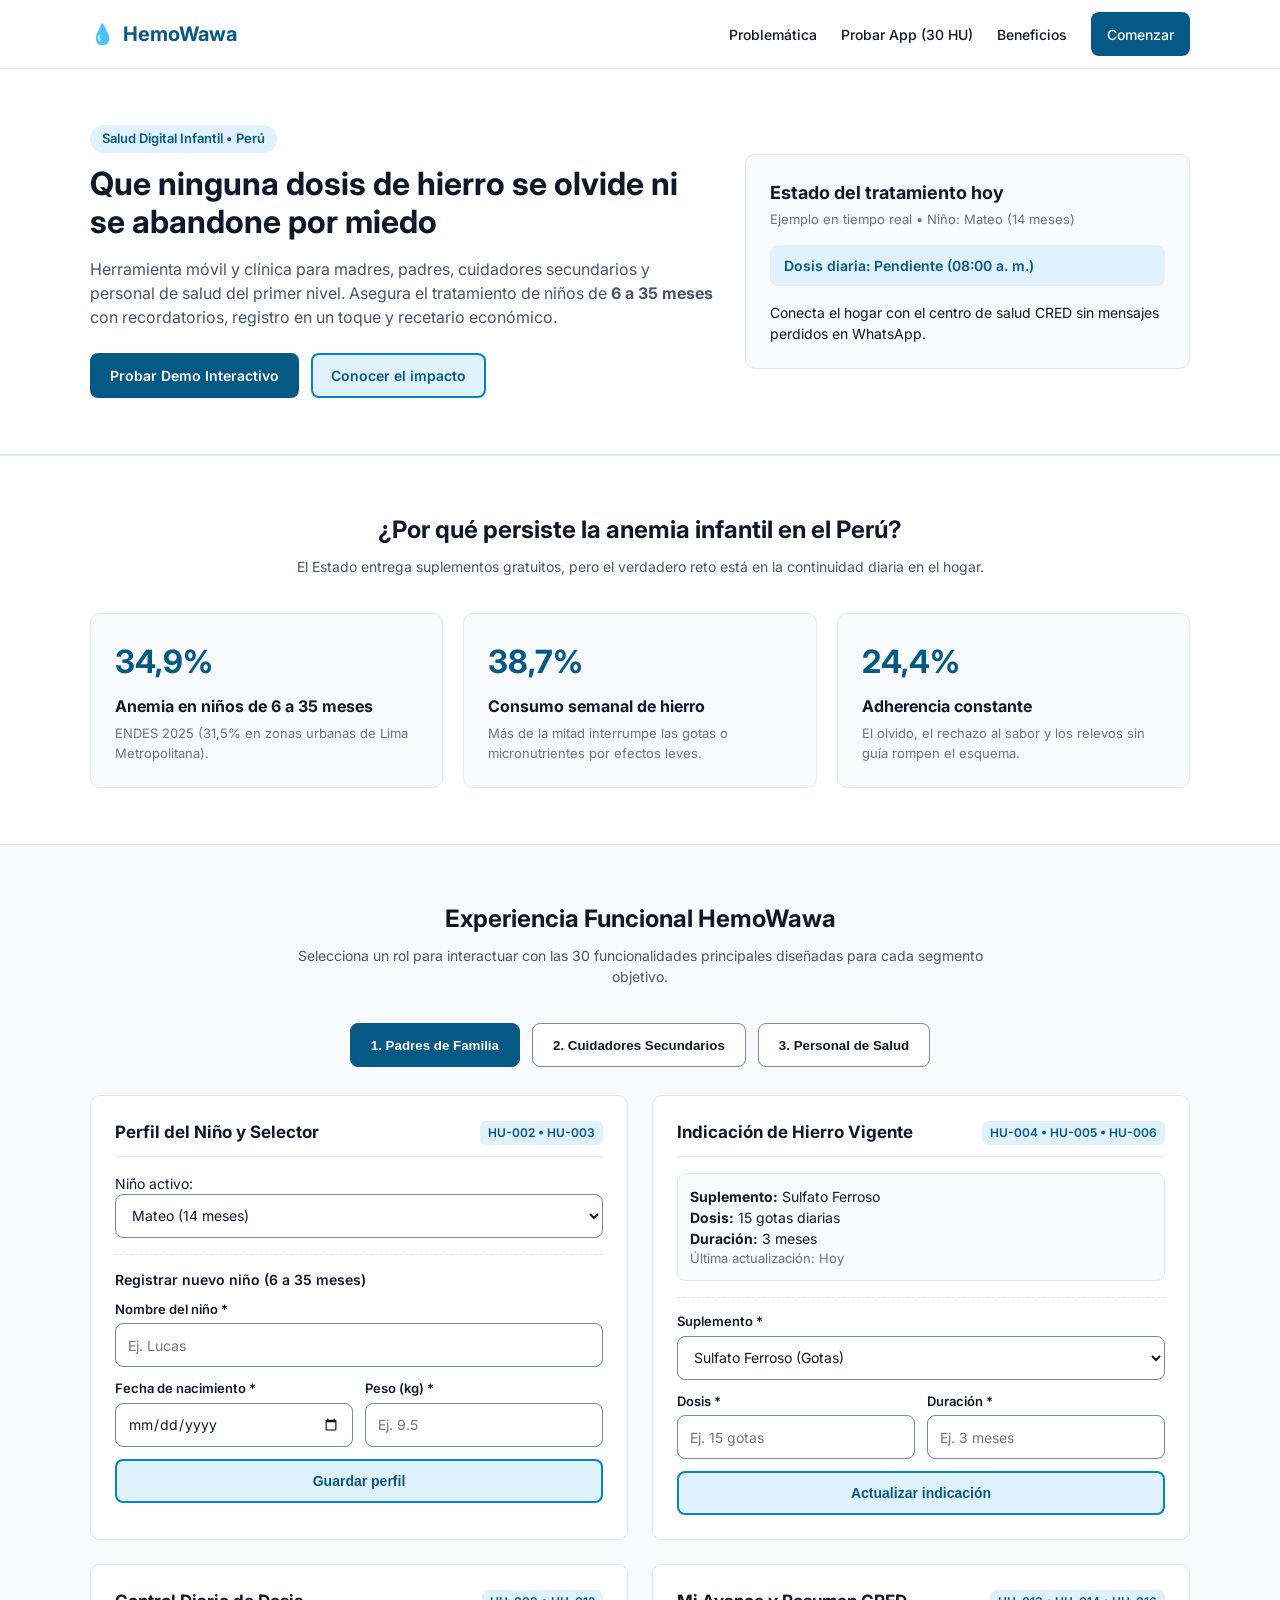
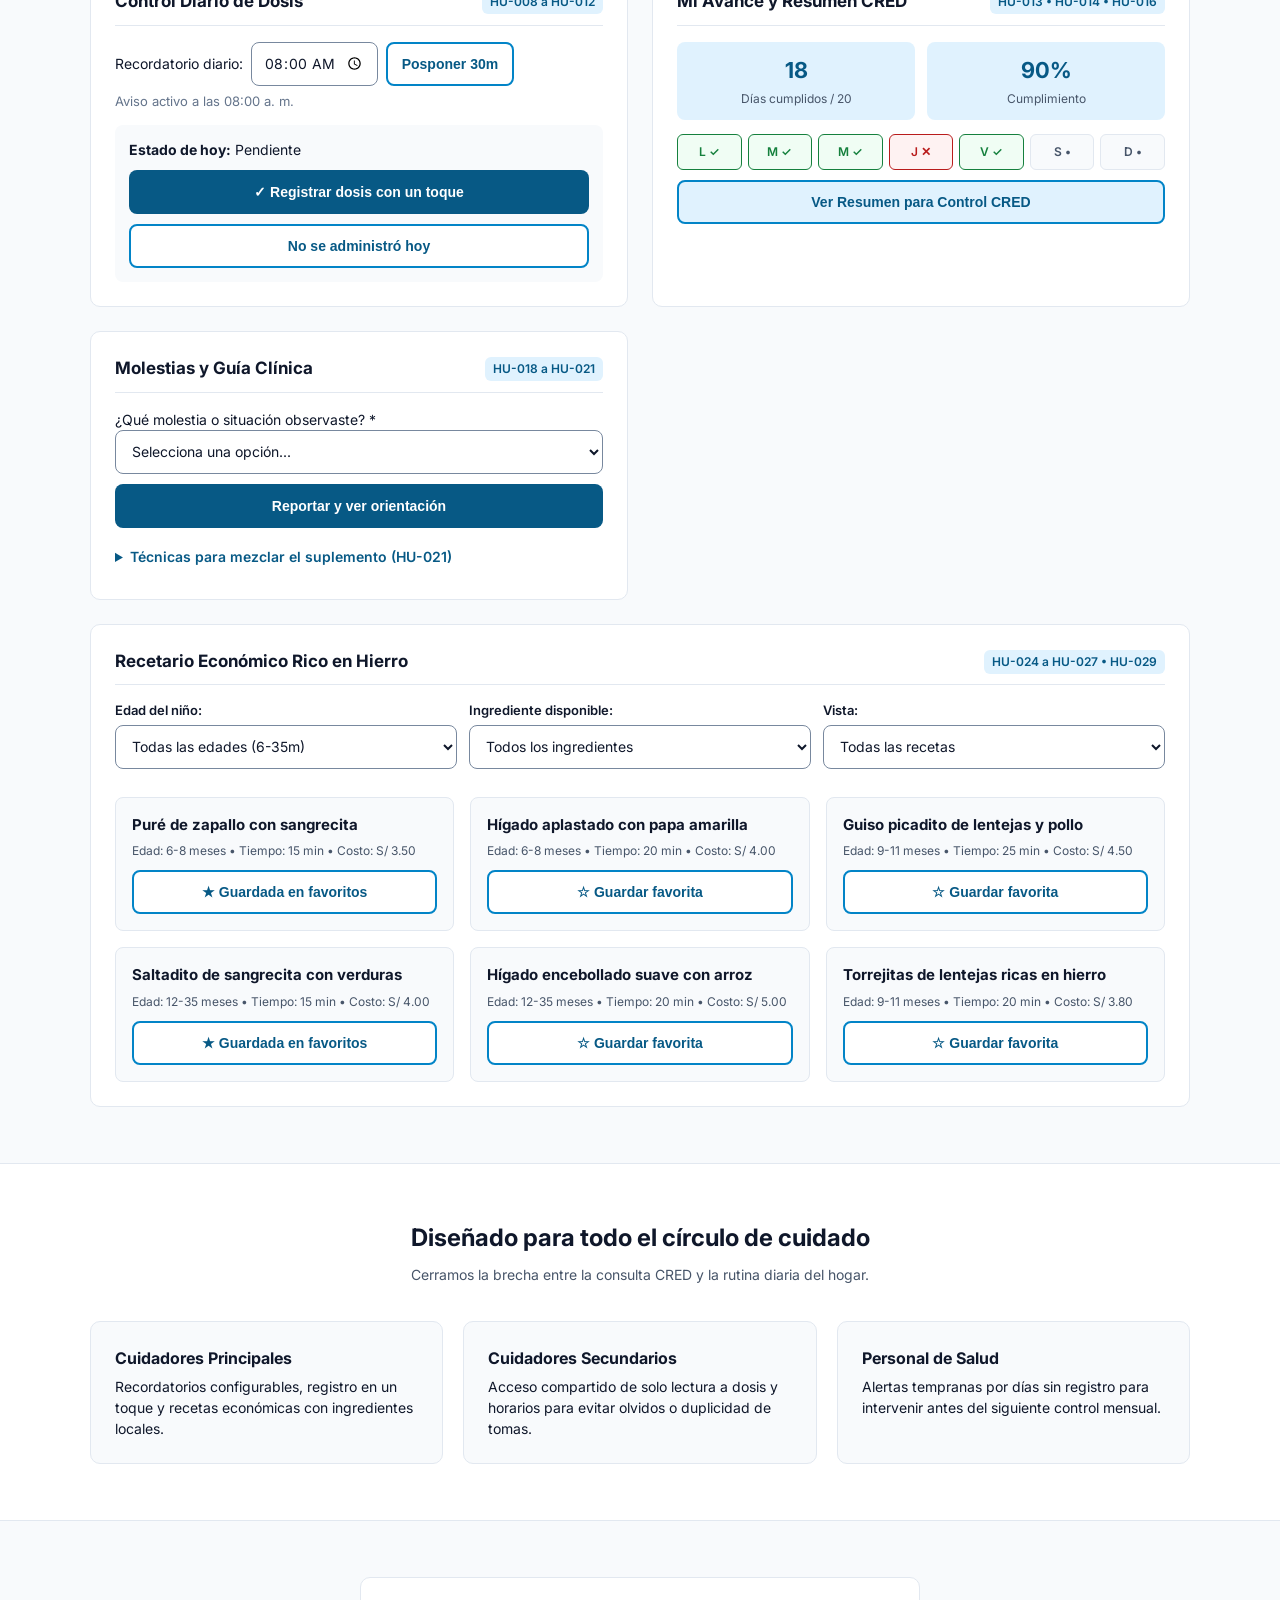
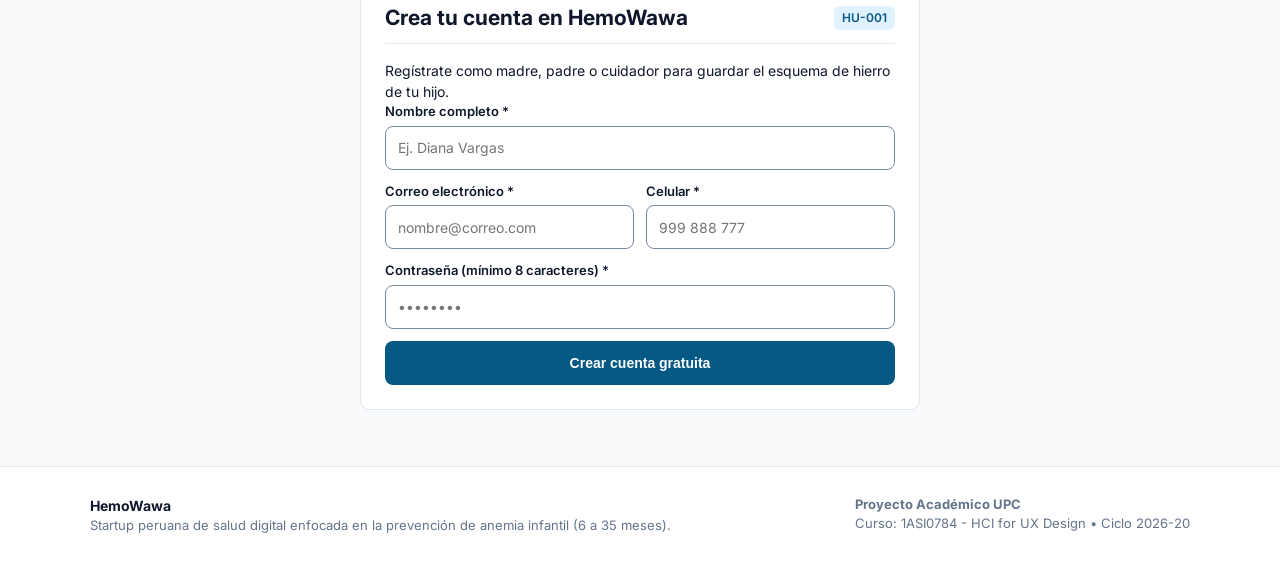
==== pages/index.html @ 70a82806 "Add files via upload" ====
<!DOCTYPE html>
<html lang="es">
<head>
  <meta charset="UTF-8">
  <meta name="viewport" content="width=device-width, initial-scale=1.0">
  <title>HemoWawa | Adherencia al hierro y prevención de anemia infantil</title>
  <link rel="preconnect" href="https://fonts.googleapis.com">
  <link rel="preconnect" href="https://fonts.gstatic.com" crossorigin>
  <link href="https://fonts.googleapis.com/css2?family=Inter:wght@400;500;600;700&display=swap" rel="stylesheet">
  <link rel="stylesheet" href="../css/styles.css">
</head>
<body>
  <a href="#main-content" class="skip-link">Saltar al contenido principal</a>

  <!-- HEADER & NAVEGACIÓN -->
  <header class="header">
    <div class="container nav-container">
      <a href="#inicio" class="logo" aria-label="HemoWawa Inicio">
        <span class="logo-icon" aria-hidden="true">💧</span>
        <span class="logo-text">HemoWawa</span>
      </a>
      <button class="menu-toggle" id="menuToggle" aria-expanded="false" aria-controls="navMenu" aria-label="Abrir menú de navegación">
        ☰
      </button>
      <nav id="navMenu" class="nav-menu" aria-label="Navegación principal">
        <ul>
          <li><a href="#problematica">Problemática</a></li>
          <li><a href="#demo-interactiva">Probar App (30 HU)</a></li>
          <li><a href="#beneficios">Beneficios</a></li>
          <li><a href="#registro-rapido" class="btn btn-primary btn-sm">Comenzar</a></li>
        </ul>
      </nav>
    </div>
  </header>

  <main id="main-content">
    <!-- HERO SECTION -->
    <section id="inicio" class="hero">
      <div class="container hero-grid">
        <div class="hero-content">
          <span class="badge">Salud Digital Infantil • Perú</span>
          <h1>Que ninguna dosis de hierro se olvide ni se abandone por miedo</h1>
          <p class="hero-subtitle">
            Herramienta móvil y clínica para madres, padres, cuidadores secundarios y personal de salud del primer nivel. 
            Asegura el tratamiento de niños de <strong>6 a 35 meses</strong> con recordatorios, registro en un toque y recetario económico.
          </p>
          <div class="hero-actions">
            <a href="#demo-interactiva" class="btn btn-primary">Probar Demo Interactivo</a>
            <a href="#problematica" class="btn btn-secondary">Conocer el impacto</a>
          </div>
        </div>
        <div class="hero-card" aria-label="Resumen rápido de impacto">
          <h2>Estado del tratamiento hoy</h2>
          <p class="meta">Ejemplo en tiempo real • Niño: Mateo (14 meses)</p>
          <div class="status-pill status-pending" id="heroDoseBadge">Dosis diaria: Pendiente (08:00 a. m.)</div>
          <p class="card-desc">Conecta el hogar con el centro de salud CRED sin mensajes perdidos en WhatsApp.</p>
        </div>
      </div>
    </section>

    <!-- PROBLEMÁTICA (Capítulo I) -->
    <section id="problematica" class="section section-alt">
      <div class="container">
        <div class="section-header">
          <h2>¿Por qué persiste la anemia infantil en el Perú?</h2>
          <p>El Estado entrega suplementos gratuitos, pero el verdadero reto está en la continuidad diaria en el hogar.</p>
        </div>
        <div class="stats-grid">
          <article class="stat-card">
            <span class="stat-number">34,9%</span>
            <h3>Anemia en niños de 6 a 35 meses</h3>
            <p class="meta">ENDES 2025 (31,5% en zonas urbanas de Lima Metropolitana).</p>
          </article>
          <article class="stat-card">
            <span class="stat-number">38,7%</span>
            <h3>Consumo semanal de hierro</h3>
            <p class="meta">Más de la mitad interrumpe las gotas o micronutrientes por efectos leves.</p>
          </article>
          <article class="stat-card">
            <span class="stat-number">24,4%</span>
            <h3>Adherencia constante</h3>
            <p class="meta">El olvido, el rechazo al sabor y los relevos sin guía rompen el esquema.</p>
          </article>
        </div>
      </div>
    </section>

    <!-- DEMO INTERACTIVA (30 HISTORIAS DE USUARIO CORE) -->
    <section id="demo-interactiva" class="section">
      <div class="container">
        <div class="section-header">
          <h2>Experiencia Funcional HemoWawa</h2>
          <p>Selecciona un rol para interactuar con las 30 funcionalidades principales diseñadas para cada segmento objetivo.</p>
        </div>

        <!-- TABS DE ROLES -->
        <div class="role-tabs" role="tablist" aria-label="Seleccionar rol de usuario">
          <button class="tab-btn active" role="tab" aria-selected="true" aria-controls="panel-padres" id="tab-padres" data-role="padres">
            1. Padres de Familia
          </button>
          <button class="tab-btn" role="tab" aria-selected="false" aria-controls="panel-cuidadores" id="tab-cuidadores" data-role="cuidadores">
            2. Cuidadores Secundarios
          </button>
          <button class="tab-btn" role="tab" aria-selected="false" aria-controls="panel-salud" id="tab-salud" data-role="salud">
            3. Personal de Salud
          </button>
        </div>

        <!-- TOAST GLOBAL DE FEEDBACK -->
        <div id="toastMessage" class="toast" role="status" aria-live="polite" hidden></div>

        <!-- ==================== PANEL 1: PADRES DE FAMILIA ==================== -->
        <div id="panel-padres" class="role-panel active" role="tabpanel" aria-labelledby="tab-padres">
          <div class="dashboard-grid">
            
            <!-- HU-002 & HU-003: Perfil del niño y selector -->
            <article class="card">
              <div class="card-header">
                <h3>Perfil del Niño y Selector</h3>
                <span class="hu-tag">HU-002 • HU-003</span>
              </div>
              <label for="childSelector">Niño activo:</label>
              <select id="childSelector" class="form-control">
                <option value="Mateo|14|Sulfato Ferroso|15 gotas|3 meses">Mateo (14 meses)</option>
                <option value="Valeria|8|Micronutrientes|1 sobre|6 meses">Valeria (8 meses)</option>
              </select>

              <form id="addChildForm" class="sub-form" novalidate>
                <p class="form-title">Registrar nuevo niño (6 a 35 meses)</p>
                <div class="form-group">
                  <label for="childName">Nombre del niño *</label>
                  <input type="text" id="childName" class="form-control" placeholder="Ej. Lucas" required>
                </div>
                <div class="form-row">
                  <div class="form-group">
                    <label for="childBirth">Fecha de nacimiento *</label>
                    <input type="date" id="childBirth" class="form-control" required>
                  </div>
                  <div class="form-group">
                    <label for="childWeight">Peso (kg) *</label>
                    <input type="number" id="childWeight" step="0.1" class="form-control" placeholder="Ej. 9.5" required>
                  </div>
                </div>
                <div id="ageWarning" class="alert alert-danger" role="alert" hidden>
                  Advertencia: La edad calculada está fuera del rango de 6 a 35 meses diseñado para HemoWawa.
                </div>
                <button type="submit" class="btn btn-secondary btn-block">Guardar perfil</button>
              </form>
            </article>

            <!-- HU-004, HU-005, HU-006: Indicación médica vigente -->
            <article class="card">
              <div class="card-header">
                <h3>Indicación de Hierro Vigente</h3>
                <span class="hu-tag">HU-004 • HU-005 • HU-006</span>
              </div>
              <div class="info-box" id="indicationBox">
                <p><strong>Suplemento:</strong> <span id="indSup">Sulfato Ferroso</span></p>
                <p><strong>Dosis:</strong> <span id="indDose">15 gotas diarias</span></p>
                <p><strong>Duración:</strong> <span id="indDur">3 meses</span></p>
                <p class="meta">Última actualización: <span id="indUpdated">Hoy</span></p>
              </div>
              <form id="indicationForm" class="sub-form" novalidate>
                <div class="form-group">
                  <label for="newSup">Suplemento *</label>
                  <select id="newSup" class="form-control">
                    <option value="Sulfato Ferroso">Sulfato Ferroso (Gotas)</option>
                    <option value="Hierro Polimaltosado">Hierro Polimaltosado</option>
                    <option value="Micronutrientes (Chispitas)">Micronutrientes (Sobres)</option>
                  </select>
                </div>
                <div class="form-row">
                  <div class="form-group">
                    <label for="newDose">Dosis *</label>
                    <input type="text" id="newDose" class="form-control" placeholder="Ej. 15 gotas" required>
                  </div>
                  <div class="form-group">
                    <label for="newDur">Duración *</label>
                    <input type="text" id="newDur" class="form-control" placeholder="Ej. 3 meses" required>
                  </div>
                </div>
                <button type="submit" class="btn btn-secondary btn-block">Actualizar indicación</button>
              </form>
            </article>

            <!-- HU-008, HU-009, HU-010, HU-011, HU-012: Recordatorios y Registro de Dosis -->
            <article class="card">
              <div class="card-header">
                <h3>Control Diario de Dosis</h3>
                <span class="hu-tag">HU-008 a HU-012</span>
              </div>
              <div class="reminder-bar">
                <label for="reminderTime">Recordatorio diario:</label>
                <input type="time" id="reminderTime" value="08:00" class="form-control time-input">
                <button type="button" id="snoozeBtn" class="btn btn-outline btn-sm">Posponer 30m</button>
              </div>
              <p class="meta" id="reminderStatus">Aviso activo a las 08:00 a. m.</p>

              <div class="dose-action-box">
                <p><strong>Estado de hoy:</strong> <span id="todayDoseState">Pendiente</span></p>
                <button type="button" id="registerDoseBtn" class="btn btn-primary btn-block">
                  ✓ Registrar dosis con un toque
                </button>
                <button type="button" id="missedDoseToggle" class="btn btn-outline btn-block mt-1">
                  No se administró hoy
                </button>
              </div>

              <!-- Motivo de dosis no administrada (HU-012 & HU-015) -->
              <div id="missedDoseForm" class="sub-form" hidden>
                <label for="missedReason">Motivo de omisión *</label>
                <select id="missedReason" class="form-control">
                  <option value="">Selecciona un motivo...</option>
                  <option value="Olvido">Olvido</option>
                  <option value="Rechazo del niño">Rechazo del niño</option>
                  <option value="Molestia estomacal">Molestia estomacal</option>
                </select>
                <button type="button" id="saveMissedBtn" class="btn btn-secondary btn-block mt-1">Guardar motivo</button>
                <div id="forgottenGuide" class="info-box mt-1" hidden>
                  <strong>¿Qué hago ahora? (HU-015):</strong> Continúa mañana con la dosis normal. Nunca dupliques la dosis del día anterior.
                </div>
              </div>
            </article>

            <!-- HU-013, HU-014, HU-016: Historial, Calendario y Resumen CRED -->
            <article class="card">
              <div class="card-header">
                <h3>Mi Avance y Resumen CRED</h3>
                <span class="hu-tag">HU-013 • HU-014 • HU-016</span>
              </div>
              <div class="kpi-row">
                <div class="kpi">
                  <span class="kpi-val" id="daysCompleted">18</span>
                  <span class="kpi-lbl">Días cumplidos / 20</span>
                </div>
                <div class="kpi">
                  <span class="kpi-val" id="adherencePct">90%</span>
                  <span class="kpi-lbl">Cumplimiento</span>
                </div>
              </div>
              <div class="calendar-strip" aria-label="Calendario semanal de cumplimiento">
                <span class="day done" title="Lunes: Cumplido">L ✓</span>
                <span class="day done" title="Martes: Cumplido">M ✓</span>
                <span class="day done" title="Miércoles: Cumplido">M ✓</span>
                <span class="day missed" title="Jueves: Olvido">J ✕</span>
                <span class="day done" title="Viernes: Cumplido">V ✓</span>
                <span class="day pending" id="calToday" title="Hoy: Pendiente">S •</span>
                <span class="day pending" title="Domingo: Pendiente">D •</span>
              </div>
              <button type="button" id="credSummaryBtn" class="btn btn-secondary btn-block mt-1">
                Ver Resumen para Control CRED
              </button>
              <div id="credModal" class="info-box mt-1" hidden>
                <strong>Resumen Clínico (Últimos 30 días):</strong><br>
                • Dosis administradas: <span id="credDays">18</span> días<br>
                • Omisiones registradas: 2 (Olvido)<br>
                • Molestias reportadas: Estreñimiento leve (1 vez)
              </div>
            </article>

            <!-- HU-018, HU-019, HU-020, HU-021: Reporte de Molestias y Signos de Alarma -->
            <article class="card">
              <div class="card-header">
                <h3>Molestias y Guía Clínica</h3>
                <span class="hu-tag">HU-018 a HU-021</span>
              </div>
              <form id="symptomForm" novalidate>
                <label for="symptomSelect">¿Qué molestia o situación observaste? *</label>
                <select id="symptomSelect" class="form-control">
                  <option value="">Selecciona una opción...</option>
                  <option value="estreñimiento">Estreñimiento leve o heces oscuras</option>
                  <option value="rechazo">Rechazo al sabor metálico</option>
                  <option value="alarma">Signo de alarma (Vómitos persistentes / decaimiento severo)</option>
                </select>
                <button type="submit" class="btn btn-primary btn-block mt-1">Reportar y ver orientación</button>
              </form>

              <div id="symptomFeedback" class="mt-1" hidden></div>

              <details class="accordion mt-1">
                <summary>Técnicas para mezclar el suplemento (HU-021)</summary>
                <p>Mezcla las gotas o micronutrientes con 2 cucharadas de papilla tibia (zapallo, hígado o sangrecita) y cítricos (jugo de naranja o limonada) para mejorar la absorción. Evita mezclarlo con leche.</p>
              </details>
            </article>

            <!-- HU-024, HU-025, HU-026, HU-027, HU-029: Recetario Rico en Hierro -->
            <article class="card card-wide">
              <div class="card-header">
                <h3>Recetario Económico Rico en Hierro</h3>
                <span class="hu-tag">HU-024 a HU-027 • HU-029</span>
              </div>
              <div class="filter-bar">
                <div class="form-group">
                  <label for="filterAge">Edad del niño:</label>
                  <select id="filterAge" class="form-control">
                    <option value="all">Todas las edades (6-35m)</option>
                    <option value="6-8">6 a 8 meses (Papillas)</option>
                    <option value="9-11">9 a 11 meses (Picados)</option>
                    <option value="12-35">12 a 35 meses (Olla familiar)</option>
                  </select>
                </div>
                <div class="form-group">
                  <label for="filterIng">Ingrediente disponible:</label>
                  <select id="filterIng" class="form-control">
                    <option value="all">Todos los ingredientes</option>
                    <option value="sangrecita">Sangrecita</option>
                    <option value="higado">Hígado de pollo</option>
                    <option value="lentejas">Lentejas</option>
                  </select>
                </div>
                <div class="form-group">
                  <label for="filterFav">Vista:</label>
                  <select id="filterFav" class="form-control">
                    <option value="all">Todas las recetas</option>
                    <option value="fav">Solo guardadas (★)</option>
                  </select>
                </div>
              </div>

              <div id="recipesGrid" class="recipes-grid"></div>
              <p id="noRecipesMsg" class="meta" hidden>No hay recetas con esa combinación. Prueba quitando algún filtro.</p>
            </article>

          </div>
        </div>

        <!-- ==================== PANEL 2: CUIDADORES SECUNDARIOS ==================== -->
        <div id="panel-cuidadores" class="role-panel" role="tabpanel" aria-labelledby="tab-cuidadores" hidden>
          <div class="dashboard-grid">
            
            <!-- HU-031: Invitación y código compartido -->
            <article class="card">
              <div class="card-header">
                <h3>Acceso Compartido Familiar</h3>
                <span class="hu-tag">HU-031 • HU-035</span>
              </div>
              <p>Código de vinculación generado por los padres para abuelos, tíos o niñeros:</p>
              <div class="code-box">
                <span id="inviteCode">HEMO-2026-MATEO</span>
                <button type="button" id="copyCodeBtn" class="btn btn-secondary btn-sm">Copiar código</button>
              </div>
              <div class="info-box mt-1">
                <strong>Verificación en tiempo real (HU-035):</strong><br>
                Estado de la dosis de hoy: <span id="caregiverSyncStatus">Pendiente de administración</span>
              </div>
            </article>

            <!-- HU-034 & HU-037: Registro por cuidador y reporte de incidencias -->
            <article class="card">
              <div class="card-header">
                <h3>Turno del Cuidador Secundario</h3>
                <span class="hu-tag">HU-034 • HU-037</span>
              </div>
              <form id="caregiverDoseForm" novalidate>
                <div class="form-group">
                  <label for="caregiverName">Nombre del cuidador *</label>
                  <input type="text" id="caregiverName" class="form-control" value="Carlomagno (Tío)" required>
                </div>
                <div class="form-group">
                  <label for="doseAmount">¿Cómo tomó el suplemento? *</label>
                  <select id="doseAmount" class="form-control">
                    <option value="Completa">Dosis completa</option>
                    <option value="Parcial">Dosis parcial (derrame o rechazo)</option>
                  </select>
                </div>
                <div class="form-group">
                  <label for="caregiverObs">Observación o incidencia</label>
                  <input type="text" id="caregiverObs" class="form-control" placeholder="Ej. Se mezcló con papilla de zapallo">
                </div>
                <button type="submit" class="btn btn-primary btn-block">Registrar y notificar a padres</button>
              </form>
              <div id="caregiverLog" class="info-box mt-1">
                <strong>Última actividad:</strong> Sin registros en este turno.
              </div>
            </article>

          </div>
        </div>

        <!-- ==================== PANEL 3: PERSONAL DE SALUD ==================== -->
        <div id="panel-salud" class="role-panel" role="tabpanel" aria-labelledby="tab-salud" hidden>
          <div class="dashboard-grid">
            
            <!-- HU-040 & HU-041: Vinculación de pacientes -->
            <article class="card">
              <div class="card-header">
                <h3>Vinculación Autorizada de Paciente</h3>
                <span class="hu-tag">HU-040 • HU-041</span>
              </div>
              <p class="meta">Establecimiento: C.S. Materno Infantil Lima Sur</p>
              <form id="linkPatientForm" class="sub-form" novalidate>
                <label for="patientCodeInput">Código compartido por la familia *</label>
                <div class="form-row">
                  <input type="text" id="patientCodeInput" class="form-control" placeholder="Ej. HEMO-9981" required>
                  <button type="submit" class="btn btn-primary">Vincular</button>
                </div>
              </form>
            </article>

            <!-- HU-042, HU-043, HU-044: Panel de Adherencia y Alertas -->
            <article class="card card-wide">
              <div class="card-header">
                <h3>Panel Clínico de Adherencia</h3>
                <span class="hu-tag">HU-042 • HU-043 • HU-044</span>
              </div>
              <div class="filter-bar">
                <div class="form-group">
                  <label for="searchPatient">Buscar paciente:</label>
                  <input type="text" id="searchPatient" class="form-control" placeholder="Nombre del niño...">
                </div>
                <div class="form-group">
                  <label for="filterRisk">Filtrar por estado:</label>
                  <select id="filterRisk" class="form-control">
                    <option value="all">Todos los pacientes</option>
                    <option value="riesgo">En riesgo / Abandono (&lt;75%)</option>
                    <option value="optimo">Adherencia óptima (&ge;75%)</option>
                  </select>
                </div>
              </div>

              <div class="table-responsive">
                <table class="clinical-table">
                  <thead>
                    <tr>
                      <th>Paciente</th>
                      <th>Edad</th>
                      <th>Adherencia (30d)</th>
                      <th>Último registro</th>
                      <th>Estado</th>
                      <th>Acción</th>
                    </tr>
                  </thead>
                  <tbody id="patientsTableBody"></tbody>
                </table>
              </div>
              <div id="patientDetailBox" class="info-box mt-1" hidden></div>
            </article>

          </div>
        </div>

      </div>
    </section>

    <!-- BENEFICIOS POR SEGMENTO -->
    <section id="beneficios" class="section section-alt">
      <div class="container">
        <div class="section-header">
          <h2>Diseñado para todo el círculo de cuidado</h2>
          <p>Cerramos la brecha entre la consulta CRED y la rutina diaria del hogar.</p>
        </div>
        <div class="stats-grid">
          <article class="stat-card">
            <h3>Cuidadores Principales</h3>
            <p>Recordatorios configurables, registro en un toque y recetas económicas con ingredientes locales.</p>
          </article>
          <article class="stat-card">
            <h3>Cuidadores Secundarios</h3>
            <p>Acceso compartido de solo lectura a dosis y horarios para evitar olvidos o duplicidad de tomas.</p>
          </article>
          <article class="stat-card">
            <h3>Personal de Salud</h3>
            <p>Alertas tempranas por días sin registro para intervenir antes del siguiente control mensual.</p>
          </article>
        </div>
      </div>
    </section>

    <!-- REGISTRO DE CUENTA (HU-001) -->
    <section id="registro-rapido" class="section">
      <div class="container narrow-container">
        <div class="card">
          <div class="card-header">
            <h2>Crea tu cuenta en HemoWawa</h2>
            <span class="hu-tag">HU-001</span>
          </div>
          <p>Regístrate como madre, padre o cuidador para guardar el esquema de hierro de tu hijo.</p>
          <form id="registerAccountForm" novalidate>
            <div class="form-group">
              <label for="regName">Nombre completo *</label>
              <input type="text" id="regName" class="form-control" placeholder="Ej. Diana Vargas" required>
            </div>
            <div class="form-row">
              <div class="form-group">
                <label for="regEmail">Correo electrónico *</label>
                <input type="email" id="regEmail" class="form-control" placeholder="nombre@correo.com" required>
              </div>
              <div class="form-group">
                <label for="regPhone">Celular *</label>
                <input type="tel" id="regPhone" class="form-control" placeholder="999 888 777" required>
              </div>
            </div>
            <div class="form-group">
              <label for="regPass">Contraseña (mínimo 8 caracteres) *</label>
              <input type="password" id="regPass" class="form-control" placeholder="••••••••" required>
            </div>
            <div id="regError" class="alert alert-danger" role="alert" hidden></div>
            <button type="submit" class="btn btn-primary btn-block">Crear cuenta gratuita</button>
          </form>
        </div>
      </div>
    </section>
  </main>

  <!-- FOOTER INSTITUCIONAL (Arquitectura 4.2.1) -->
  <footer class="footer">
    <div class="container footer-grid">
      <div>
        <strong>HemoWawa</strong>
        <p class="meta">Startup peruana de salud digital enfocada en la prevención de anemia infantil (6 a 35 meses).</p>
      </div>
      <div>
        <p class="meta"><strong>Proyecto Académico UPC</strong><br>Curso: 1ASI0784 - HCI for UX Design • Ciclo 2026-20</p>
      </div>
    </div>
  </footer>

  <script src="../js/main.js"></script>
</body>
</html>
---- css/styles.css ----
/* =========================================================
   HemoWawa - Guía de Estilos 4.1 (Regla 60-30-10 y WCAG 2.1)
   60% Lienzo: #FFFFFF / #F8FAFC
   30% Estructura: #E0F2FE / #E2E8F0
   10% Acción: #075985
   Alerta Crítica: #B91C1C
   ========================================================= */

:root {
  --bg-canvas: #F8FAFC;
  --bg-surface: #FFFFFF;
  --bg-structure: #E0F2FE;
  --border-light: #E2E8F0;
  --border-input: #78889E;
  --primary: #075985;
  --primary-hover: #0369A1;
  --secondary-border: #0284C7;
  --text-main: #0F172A;
  --text-secondary: #475569;
  --text-muted: #64748B;
  --danger: #B91C1C;
  --danger-bg: #FEF2F2;
  --success: #15803D;
  --success-bg: #F0FDF4;
  --radius: 10px;
}

* {
  box-sizing: border-box;
  margin: 0;
  padding: 0;
}

body {
  font-family: 'Inter', -apple-system, BlinkMacSystemFont, sans-serif;
  background-color: var(--bg-canvas);
  color: var(--text-main);
  font-size: 14px;
  line-height: 1.5;
}

/* Accesibilidad: Skip link y foco visible */
.skip-link {
  position: absolute;
  left: -999px;
  background: var(--primary);
  color: #FFFFFF;
  padding: 10px 16px;
  z-index: 1000;
}
.skip-link:focus {
  left: 16px;
  top: 16px;
}

:focus-visible {
  outline: 3px solid var(--secondary-border);
  outline-offset: 2px;
}

.container {
  max-width: 1140px;
  margin: 0 auto;
  padding: 0 20px;
}

.narrow-container {
  max-width: 600px;
}

/* Header & Navegación */
.header {
  background: var(--bg-surface);
  border-bottom: 1px solid var(--border-light);
  position: sticky;
  top: 0;
  z-index: 100;
}

.nav-container {
  display: flex;
  align-items: center;
  justify-content: space-between;
  min-height: 68px;
}

.logo {
  display: flex;
  align-items: center;
  gap: 8px;
  text-decoration: none;
  color: var(--primary);
  font-weight: 700;
  font-size: 20px;
}

.nav-menu ul {
  display: flex;
  align-items: center;
  list-style: none;
  gap: 24px;
}

.nav-menu a {
  text-decoration: none;
  color: var(--text-main);
  font-weight: 500;
}

.nav-menu a.btn-primary {
  color: #FFFFFF;
}

.menu-toggle {
  display: none;
  background: none;
  border: 1px solid var(--border-input);
  border-radius: 6px;
  font-size: 20px;
  min-width: 44px;
  min-height: 44px;
  cursor: pointer;
}

/* Botones (Mínimo 44px de alto según WCAG / Sección 4.1.5) */
.btn {
  display: inline-flex;
  align-items: center;
  justify-content: center;
  min-height: 44px;
  padding: 10px 18px;
  border-radius: 8px;
  font-size: 14px;
  font-weight: 600;
  text-decoration: none;
  cursor: pointer;
  border: 2px solid transparent;
  transition: background-color 0.2s ease;
}

.btn-sm {
  min-height: 44px;
  padding: 8px 14px;
}

.btn-block {
  width: 100%;
}

.btn-primary {
  background-color: var(--primary);
  color: #FFFFFF;
}
.btn-primary:hover {
  background-color: var(--primary-hover);
}

.btn-secondary {
  background-color: var(--bg-structure);
  color: var(--primary);
  border-color: var(--secondary-border);
}

.btn-outline {
  background-color: var(--bg-surface);
  color: var(--primary);
  border-color: var(--secondary-border);
}

/* Hero Section */
.hero {
  padding: 56px 0;
  background: var(--bg-surface);
  border-bottom: 1px solid var(--border-light);
}

.hero-grid {
  display: grid;
  grid-template-columns: 1.4fr 1fr;
  gap: 32px;
  align-items: center;
}

.badge {
  display: inline-block;
  background: var(--bg-structure);
  color: var(--primary);
  font-weight: 600;
  font-size: 13px;
  padding: 4px 12px;
  border-radius: 20px;
  margin-bottom: 12px;
}

.hero h1 {
  font-size: 32px;
  line-height: 1.2;
  margin-bottom: 16px;
  color: var(--text-main);
}

.hero-subtitle {
  color: var(--text-secondary);
  font-size: 16px;
  margin-bottom: 24px;
}

.hero-actions {
  display: flex;
  gap: 12px;
  flex-wrap: wrap;
}

.hero-card {
  background: var(--bg-canvas);
  border: 1px solid var(--border-light);
  border-radius: var(--radius);
  padding: 24px;
}

.hero-card h2 {
  font-size: 18px;
  margin-bottom: 4px;
}

.status-pill {
  margin: 16px 0;
  padding: 10px 14px;
  border-radius: 8px;
  font-weight: 600;
}
.status-pending {
  background: var(--bg-structure);
  color: var(--primary);
}
.status-done {
  background: var(--success-bg);
  color: var(--success);
}

/* Secciones generales */
.section {
  padding: 56px 0;
}
.section-alt {
  background: var(--bg-surface);
  border-top: 1px solid var(--border-light);
  border-bottom: 1px solid var(--border-light);
}

.section-header {
  text-align: center;
  max-width: 700px;
  margin: 0 auto 36px auto;
}
.section-header h2 {
  font-size: 24px;
  margin-bottom: 8px;
}
.section-header p {
  color: var(--text-secondary);
}

/* Estadísticas */
.stats-grid {
  display: grid;
  grid-template-columns: repeat(3, 1fr);
  gap: 20px;
}

.stat-card {
  background: var(--bg-canvas);
  border: 1px solid var(--border-light);
  border-radius: var(--radius);
  padding: 24px;
}
.stat-number {
  display: block;
  font-size: 32px;
  font-weight: 700;
  color: var(--primary);
  margin-bottom: 8px;
}
.stat-card h3 {
  font-size: 16px;
  margin-bottom: 6px;
}

/* Tabs de roles */
.role-tabs {
  display: flex;
  justify-content: center;
  gap: 12px;
  margin-bottom: 28px;
  flex-wrap: wrap;
}

.tab-btn {
  min-height: 44px;
  padding: 10px 20px;
  border-radius: 8px;
  border: 1px solid var(--border-input);
  background: var(--bg-surface);
  color: var(--text-main);
  font-weight: 600;
  cursor: pointer;
}

.tab-btn.active {
  background: var(--primary);
  color: #FFFFFF;
  border-color: var(--primary);
}

/* Grid del Dashboard */
.dashboard-grid {
  display: grid;
  grid-template-columns: repeat(2, 1fr);
  gap: 24px;
}

.card {
  background: var(--bg-surface);
  border: 1px solid var(--border-light);
  border-radius: var(--radius);
  padding: 24px;
}

.card-wide {
  grid-column: 1 / -1;
}

.card-header {
  display: flex;
  justify-content: space-between;
  align-items: center;
  gap: 8px;
  margin-bottom: 16px;
  border-bottom: 1px solid var(--border-light);
  padding-bottom: 10px;
}

.card-header h3 {
  font-size: 17px;
}

.hu-tag {
  background: var(--bg-structure);
  color: var(--primary);
  font-size: 12px;
  font-weight: 600;
  padding: 3px 8px;
  border-radius: 6px;
  white-space: nowrap;
}

/* Formularios */
.form-group {
  margin-bottom: 12px;
}
.form-group label {
  display: block;
  font-weight: 600;
  margin-bottom: 4px;
  font-size: 13px;
}
.form-control {
  width: 100%;
  min-height: 44px;
  padding: 8px 12px;
  border: 1px solid var(--border-input);
  border-radius: 8px;
  font-size: 14px;
  font-family: inherit;
  background: var(--bg-surface);
  color: var(--text-main);
}

.form-row {
  display: grid;
  grid-template-columns: 1fr 1fr;
  gap: 12px;
}

.sub-form {
  margin-top: 16px;
  padding-top: 14px;
  border-top: 1px dashed var(--border-light);
}

.form-title {
  font-weight: 600;
  margin-bottom: 10px;
}

.info-box {
  background: var(--bg-canvas);
  border: 1px solid var(--border-light);
  border-radius: 8px;
  padding: 12px;
}

.alert {
  padding: 12px;
  border-radius: 8px;
  font-weight: 500;
  margin-bottom: 12px;
}
.alert-danger {
  background: var(--danger-bg);
  color: var(--danger);
  border: 1px solid var(--danger);
}

/* Control diario y calendario */
.reminder-bar {
  display: flex;
  align-items: center;
  gap: 8px;
  flex-wrap: wrap;
  margin-bottom: 6px;
}
.time-input {
  width: auto;
}
.dose-action-box {
  margin-top: 14px;
  padding: 14px;
  background: var(--bg-canvas);
  border-radius: 8px;
}
.dose-action-box p {
  margin-bottom: 10px;
}

.kpi-row {
  display: grid;
  grid-template-columns: 1fr 1fr;
  gap: 12px;
  margin-bottom: 14px;
}
.kpi {
  background: var(--bg-structure);
  padding: 12px;
  border-radius: 8px;
  text-align: center;
}
.kpi-val {
  display: block;
  font-size: 22px;
  font-weight: 700;
  color: var(--primary);
}
.kpi-lbl {
  font-size: 12px;
  color: var(--text-secondary);
}

.calendar-strip {
  display: grid;
  grid-template-columns: repeat(7, 1fr);
  gap: 6px;
  text-align: center;
}
.day {
  padding: 8px 4px;
  border-radius: 6px;
  font-weight: 600;
  font-size: 12px;
}
.day.done {
  background: var(--success-bg);
  color: var(--success);
  border: 1px solid var(--success);
}
.day.missed {
  background: var(--danger-bg);
  color: var(--danger);
  border: 1px solid var(--danger);
}
.day.pending {
  background: var(--bg-canvas);
  color: var(--text-secondary);
  border: 1px solid var(--border-light);
}

/* Recetario */
.filter-bar {
  display: grid;
  grid-template-columns: repeat(3, 1fr);
  gap: 12px;
  margin-bottom: 16px;
}

.recipes-grid {
  display: grid;
  grid-template-columns: repeat(3, 1fr);
  gap: 16px;
}

.recipe-card {
  border: 1px solid var(--border-light);
  border-radius: 8px;
  padding: 16px;
  background: var(--bg-canvas);
  display: flex;
  flex-direction: column;
  justify-content: space-between;
}
.recipe-card h4 {
  font-size: 15px;
  margin-bottom: 6px;
}
.recipe-meta {
  font-size: 12px;
  color: var(--text-secondary);
  margin-bottom: 10px;
}

/* Código invitación y Tabla clínica */
.code-box {
  display: flex;
  justify-content: space-between;
  align-items: center;
  background: var(--bg-structure);
  padding: 12px;
  border-radius: 8px;
  font-weight: 700;
  color: var(--primary);
  margin-top: 8px;
}

.table-responsive {
  overflow-x: auto;
}
.clinical-table {
  width: 100%;
  border-collapse: collapse;
  text-align: left;
}
.clinical-table th, .clinical-table td {
  padding: 12px;
  border-bottom: 1px solid var(--border-light);
}
.badge-risk {
  background: var(--danger-bg);
  color: var(--danger);
  padding: 3px 8px;
  border-radius: 6px;
  font-weight: 600;
  font-size: 12px;
}
.badge-ok {
  background: var(--success-bg);
  color: var(--success);
  padding: 3px 8px;
  border-radius: 6px;
  font-weight: 600;
  font-size: 12px;
}

.toast {
  background: var(--primary);
  color: #FFFFFF;
  padding: 12px 18px;
  border-radius: 8px;
  margin-bottom: 20px;
  font-weight: 600;
  text-align: center;
}

.accordion summary {
  cursor: pointer;
  font-weight: 600;
  color: var(--primary);
  padding: 8px 0;
}

.meta {
  font-size: 13px;
  color: var(--text-muted);
}

.mt-1 {
  margin-top: 10px;
}

.footer {
  background: var(--bg-surface);
  border-top: 1px solid var(--border-light);
  padding: 28px 0;
}
.footer-grid {
  display: flex;
  justify-content: space-between;
  gap: 20px;
  flex-wrap: wrap;
}

/* =========================================================
   ADAPTACIÓN RESPONSIVE (Subcapítulo 5.2: Tablet y Mobile)
   ========================================================= */
@media (max-width: 960px) {
  .hero-grid, .dashboard-grid {
    grid-template-columns: 1fr;
  }
  .stats-grid, .recipes-grid, .filter-bar {
    grid-template-columns: repeat(2, 1fr);
  }
}

@media (max-width: 680px) {
  .menu-toggle {
    display: inline-flex;
    align-items: center;
    justify-content: center;
  }
  .nav-menu {
    display: none;
    position: absolute;
    top: 68px;
    left: 0;
    right: 0;
    background: var(--bg-surface);
    border-bottom: 1px solid var(--border-light);
    padding: 16px 20px;
  }
  .nav-menu.open {
    display: block;
  }
  .nav-menu ul {
    flex-direction: column;
    align-items: stretch;
    gap: 12px;
  }
  .stats-grid, .recipes-grid, .filter-bar, .form-row {
    grid-template-columns: 1fr;
  }
  .hero h1 {
    font-size: 26px;
  }
}
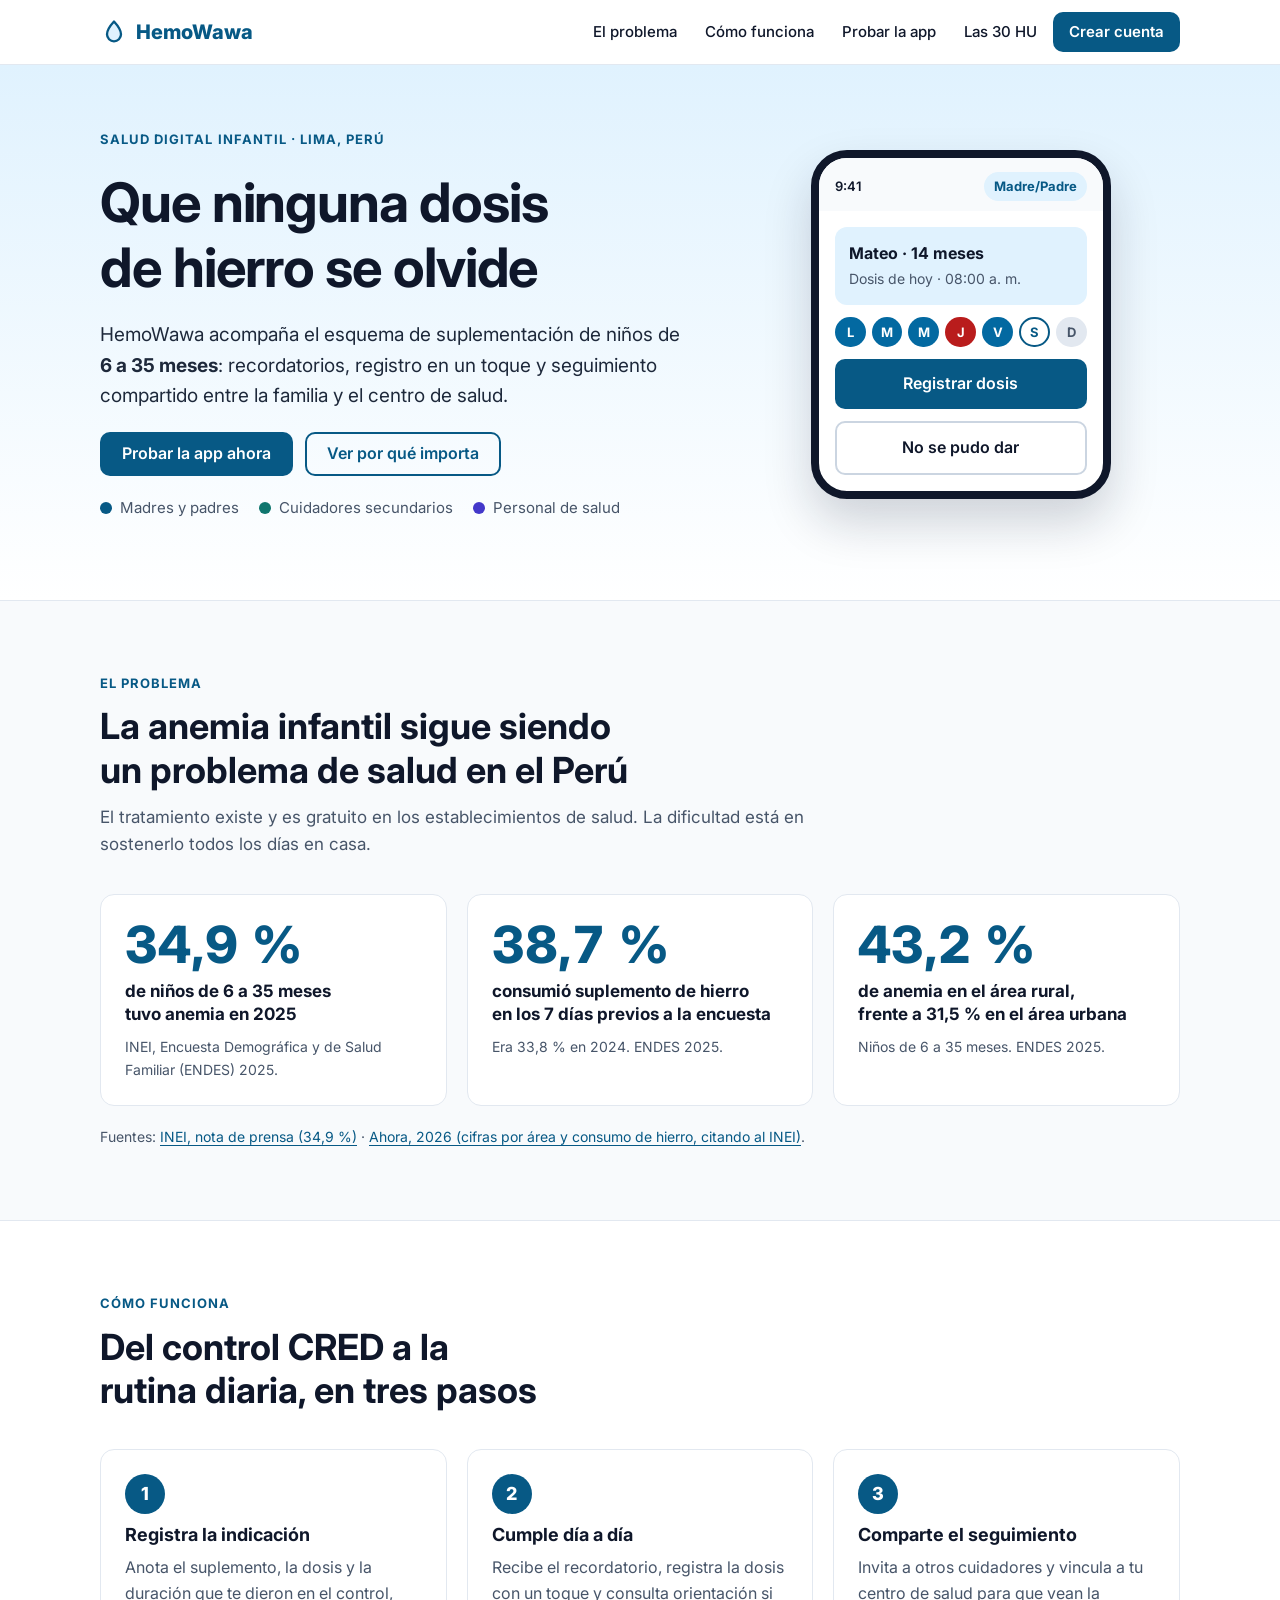
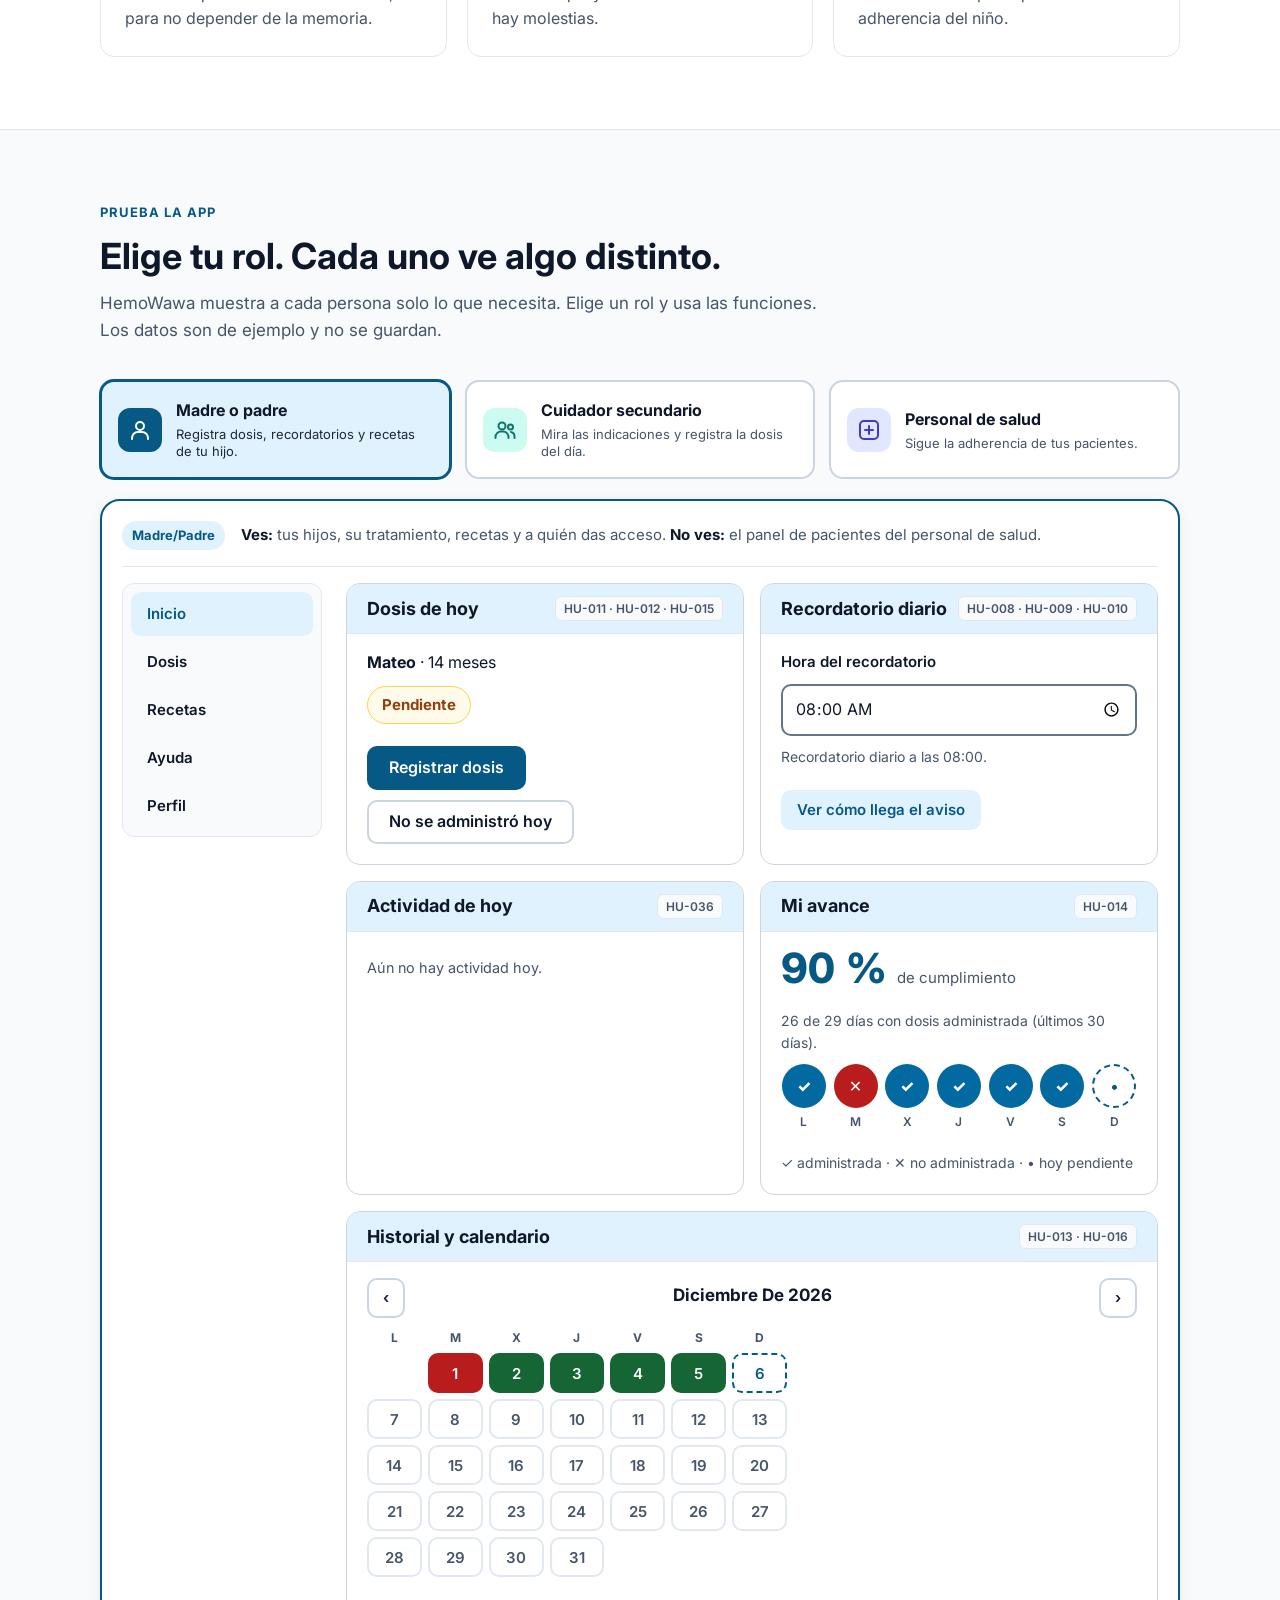
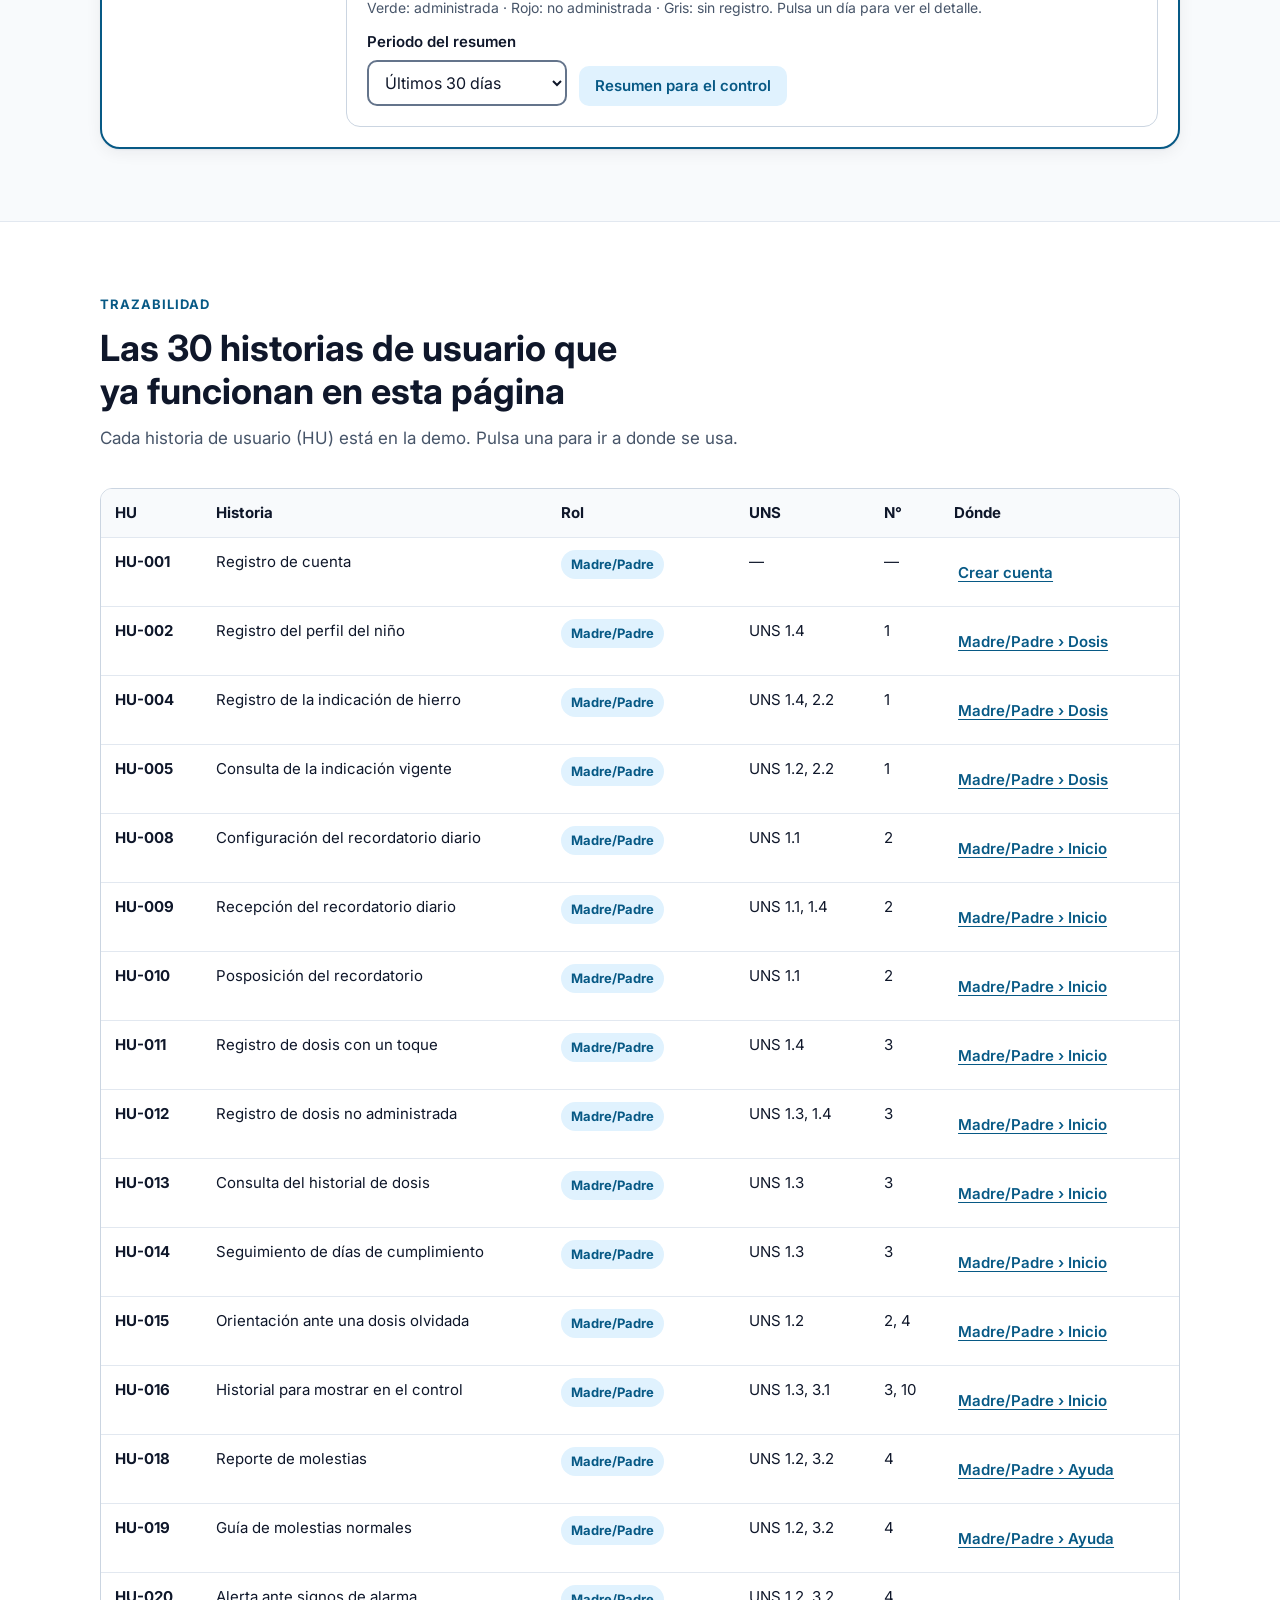
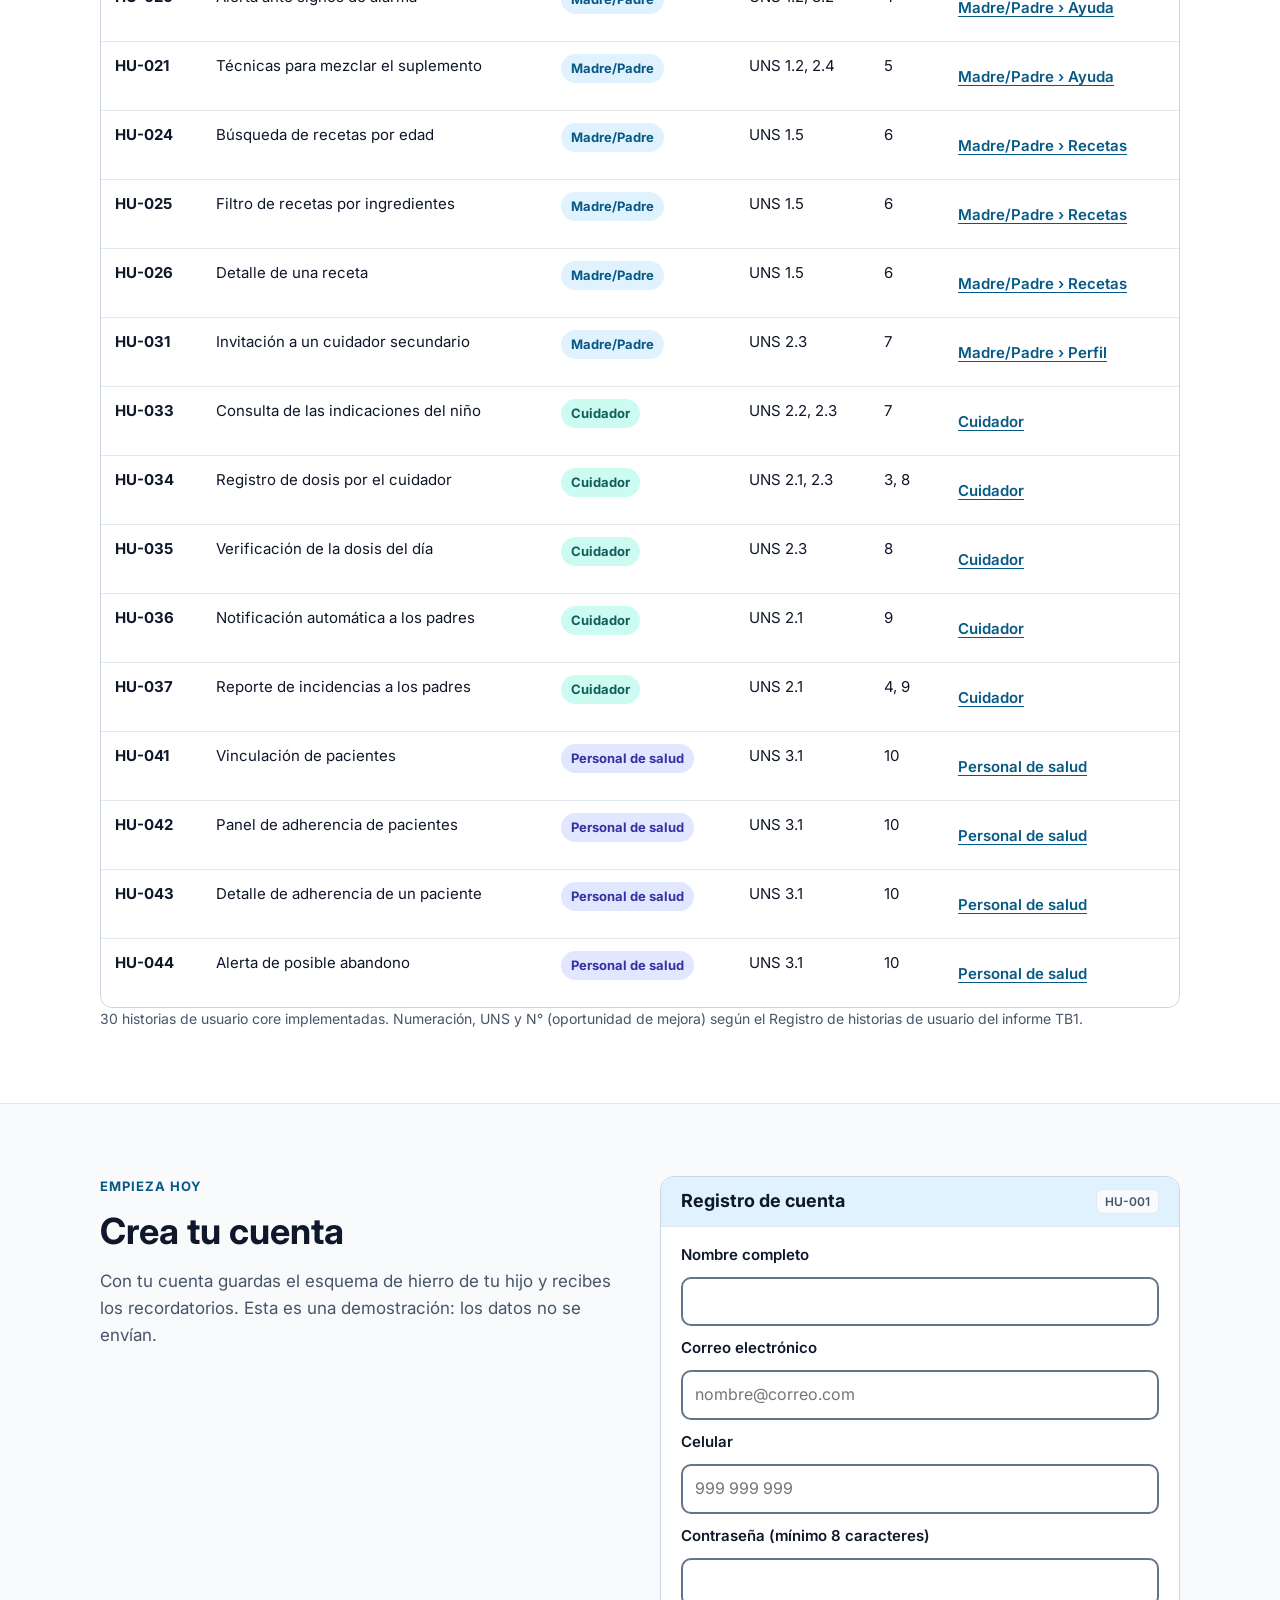
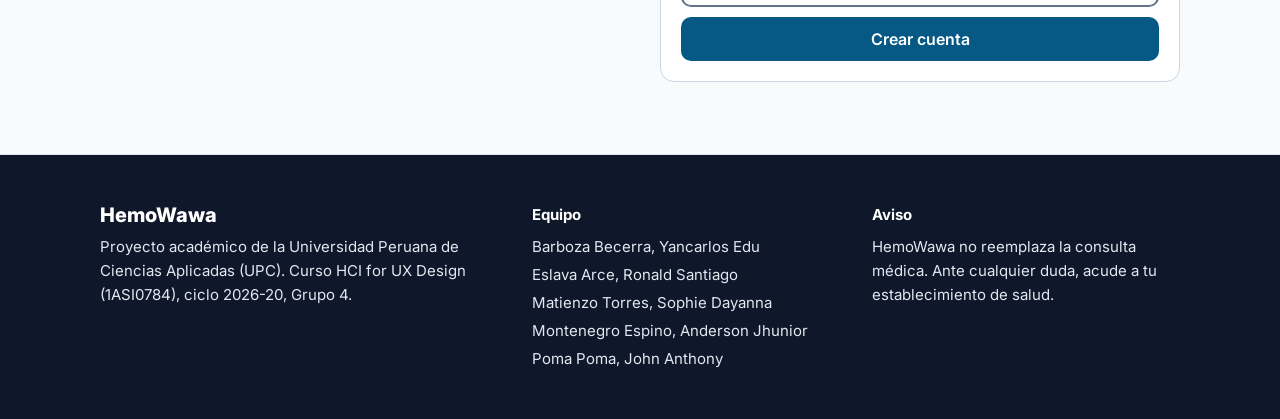
==== commit 57f544aa: "Add files via upload" ====
--- a/pages/index.html
+++ b/pages/index.html
@@ -3,514 +3,541 @@
 <head>
   <meta charset="UTF-8">
   <meta name="viewport" content="width=device-width, initial-scale=1.0">
-  <title>HemoWawa | Adherencia al hierro y prevención de anemia infantil</title>
+  <title>HemoWawa | Que ninguna dosis de hierro se olvide</title>
+  <meta name="description" content="HemoWawa ayuda a madres, padres, cuidadores y personal de salud a cumplir el esquema de hierro de niños de 6 a 35 meses.">
+  <link rel="icon" href="../favicon.ico" sizes="any">
+  <link rel="icon" type="image/svg+xml" href="../assets/icons/logo.svg">
   <link rel="preconnect" href="https://fonts.googleapis.com">
   <link rel="preconnect" href="https://fonts.gstatic.com" crossorigin>
   <link href="https://fonts.googleapis.com/css2?family=Inter:wght@400;500;600;700&display=swap" rel="stylesheet">
   <link rel="stylesheet" href="../css/styles.css">
 </head>
 <body>
-  <a href="#main-content" class="skip-link">Saltar al contenido principal</a>
-
-  <!-- HEADER & NAVEGACIÓN -->
-  <header class="header">
-    <div class="container nav-container">
-      <a href="#inicio" class="logo" aria-label="HemoWawa Inicio">
-        <span class="logo-icon" aria-hidden="true">💧</span>
-        <span class="logo-text">HemoWawa</span>
+  <a class="skip-link" href="#contenido">Saltar al contenido principal</a>
+
+  <header class="site-header">
+    <div class="container header-inner">
+      <a class="brand" href="#inicio" aria-label="HemoWawa, ir al inicio">
+        <svg class="brand-mark" width="28" height="28" viewBox="0 0 24 24" fill="none" aria-hidden="true"><path d="M12 3s6 6.5 6 11a6 6 0 0 1-12 0c0-4.5 6-11 6-11z" fill="#E0F2FE" stroke="#075985" stroke-width="2" stroke-linejoin="round"/></svg>
+        <span>HemoWawa</span>
       </a>
-      <button class="menu-toggle" id="menuToggle" aria-expanded="false" aria-controls="navMenu" aria-label="Abrir menú de navegación">
-        ☰
+      <button class="nav-toggle" id="navToggle" type="button" aria-expanded="false" aria-controls="navPrincipal">
+        <span class="sr-only">Abrir menú</span>
+        <svg width="24" height="24" viewBox="0 0 24 24" fill="none" aria-hidden="true"><path d="M4 7h16M4 12h16M4 17h16" stroke="currentColor" stroke-width="2" stroke-linecap="round"/></svg>
       </button>
-      <nav id="navMenu" class="nav-menu" aria-label="Navegación principal">
+      <nav id="navPrincipal" class="nav" aria-label="Principal">
         <ul>
-          <li><a href="#problematica">Problemática</a></li>
-          <li><a href="#demo-interactiva">Probar App (30 HU)</a></li>
-          <li><a href="#beneficios">Beneficios</a></li>
-          <li><a href="#registro-rapido" class="btn btn-primary btn-sm">Comenzar</a></li>
+          <li><a href="#problema">El problema</a></li>
+          <li><a href="#como-funciona">Cómo funciona</a></li>
+          <li><a href="#demo">Probar la app</a></li>
+          <li><a href="#trazabilidad">Las 30 HU</a></li>
+          <li><a class="btn btn-primary btn-sm" href="#unete">Crear cuenta</a></li>
         </ul>
       </nav>
     </div>
   </header>
 
-  <main id="main-content">
-    <!-- HERO SECTION -->
+  <main id="contenido">
     <section id="inicio" class="hero">
       <div class="container hero-grid">
-        <div class="hero-content">
-          <span class="badge">Salud Digital Infantil • Perú</span>
-          <h1>Que ninguna dosis de hierro se olvide ni se abandone por miedo</h1>
-          <p class="hero-subtitle">
-            Herramienta móvil y clínica para madres, padres, cuidadores secundarios y personal de salud del primer nivel. 
-            Asegura el tratamiento de niños de <strong>6 a 35 meses</strong> con recordatorios, registro en un toque y recetario económico.
-          </p>
+        <div class="hero-copy">
+          <p class="eyebrow">Salud digital infantil · Lima, Perú</p>
+          <h1>Que ninguna dosis de hierro se olvide</h1>
+          <p class="lead">HemoWawa acompaña el esquema de suplementación de niños de <strong>6 a 35 meses</strong>: recordatorios, registro en un toque y seguimiento compartido entre la familia y el centro de salud.</p>
           <div class="hero-actions">
-            <a href="#demo-interactiva" class="btn btn-primary">Probar Demo Interactivo</a>
-            <a href="#problematica" class="btn btn-secondary">Conocer el impacto</a>
-          </div>
-        </div>
-        <div class="hero-card" aria-label="Resumen rápido de impacto">
-          <h2>Estado del tratamiento hoy</h2>
-          <p class="meta">Ejemplo en tiempo real • Niño: Mateo (14 meses)</p>
-          <div class="status-pill status-pending" id="heroDoseBadge">Dosis diaria: Pendiente (08:00 a. m.)</div>
-          <p class="card-desc">Conecta el hogar con el centro de salud CRED sin mensajes perdidos en WhatsApp.</p>
+            <a class="btn btn-primary" href="#demo">Probar la app ahora</a>
+            <a class="btn btn-ghost" href="#problema">Ver por qué importa</a>
+          </div>
+          <ul class="role-legend" aria-label="Quién usa HemoWawa">
+            <li><span class="dot dot-padres" aria-hidden="true"></span>Madres y padres</li>
+            <li><span class="dot dot-cuidadores" aria-hidden="true"></span>Cuidadores secundarios</li>
+            <li><span class="dot dot-salud" aria-hidden="true"></span>Personal de salud</li>
+          </ul>
+        </div>
+
+        <div class="hero-visual">
+          <div class="phone" role="img" aria-label="Pantalla de ejemplo de la app: Mateo, 14 meses, dosis de hoy pendiente y botón Registrar dosis">
+            <div class="phone-bar"><span>9:41</span><span class="chip chip-padres">Madre/Padre</span></div>
+            <div class="phone-body">
+              <div class="phone-card phone-child"><strong>Mateo · 14 meses</strong><span>Dosis de hoy · 08:00 a. m.</span></div>
+              <div class="phone-week">
+                <span class="d done">L</span><span class="d done">M</span><span class="d done">M</span><span class="d miss">J</span><span class="d done">V</span><span class="d today">S</span><span class="d">D</span>
+              </div>
+              <div class="phone-btn">Registrar dosis</div>
+              <div class="phone-btn phone-btn-out">No se pudo dar</div>
+            </div>
+          </div>
         </div>
       </div>
     </section>
 
-    <!-- PROBLEMÁTICA (Capítulo I) -->
-    <section id="problematica" class="section section-alt">
+    <section id="problema" class="section section-alt">
       <div class="container">
-        <div class="section-header">
-          <h2>¿Por qué persiste la anemia infantil en el Perú?</h2>
-          <p>El Estado entrega suplementos gratuitos, pero el verdadero reto está en la continuidad diaria en el hogar.</p>
-        </div>
-        <div class="stats-grid">
-          <article class="stat-card">
-            <span class="stat-number">34,9%</span>
-            <h3>Anemia en niños de 6 a 35 meses</h3>
-            <p class="meta">ENDES 2025 (31,5% en zonas urbanas de Lima Metropolitana).</p>
+        <header class="section-head">
+          <p class="eyebrow">El problema</p>
+          <h2>La anemia infantil sigue siendo un problema de salud en el Perú</h2>
+          <p>El tratamiento existe y es gratuito en los establecimientos de salud. La dificultad está en sostenerlo todos los días en casa.</p>
+        </header>
+        <div class="stats">
+          <article class="stat">
+            <p class="stat-num">34,9&nbsp;%</p>
+            <h3>de niños de 6 a 35 meses tuvo anemia en 2025</h3>
+            <p class="meta">INEI, Encuesta Demográfica y de Salud Familiar (ENDES) 2025.</p>
           </article>
-          <article class="stat-card">
-            <span class="stat-number">38,7%</span>
-            <h3>Consumo semanal de hierro</h3>
-            <p class="meta">Más de la mitad interrumpe las gotas o micronutrientes por efectos leves.</p>
+          <article class="stat">
+            <p class="stat-num">38,7&nbsp;%</p>
+            <h3>consumió suplemento de hierro en los 7 días previos a la encuesta</h3>
+            <p class="meta">Era 33,8&nbsp;% en 2024. ENDES 2025.</p>
           </article>
-          <article class="stat-card">
-            <span class="stat-number">24,4%</span>
-            <h3>Adherencia constante</h3>
-            <p class="meta">El olvido, el rechazo al sabor y los relevos sin guía rompen el esquema.</p>
+          <article class="stat">
+            <p class="stat-num">43,2&nbsp;%</p>
+            <h3>de anemia en el área rural, frente a 31,5&nbsp;% en el área urbana</h3>
+            <p class="meta">Niños de 6 a 35 meses. ENDES 2025.</p>
           </article>
         </div>
+        <p class="sources">Fuentes:
+          <a href="https://www.gob.pe/institucion/inei/noticias/1392685-el-34-9-de-la-poblacion-de-6-a-35-meses-de-edad-sufrio-de-anemia-en-el-2025" target="_blank" rel="noopener">INEI, nota de prensa (34,9&nbsp;%)</a>
+          ·
+          <a href="https://ahora.com.pe/sociedad/anemia-infantil-peru-inei-endes-2025-alimentos-hierro" target="_blank" rel="noopener">Ahora, 2026 (cifras por área y consumo de hierro, citando al INEI)</a>.
+        </p>
       </div>
     </section>
 
-    <!-- DEMO INTERACTIVA (30 HISTORIAS DE USUARIO CORE) -->
-    <section id="demo-interactiva" class="section">
+    <section id="como-funciona" class="section">
       <div class="container">
-        <div class="section-header">
-          <h2>Experiencia Funcional HemoWawa</h2>
-          <p>Selecciona un rol para interactuar con las 30 funcionalidades principales diseñadas para cada segmento objetivo.</p>
-        </div>
-
-        <!-- TABS DE ROLES -->
-        <div class="role-tabs" role="tablist" aria-label="Seleccionar rol de usuario">
-          <button class="tab-btn active" role="tab" aria-selected="true" aria-controls="panel-padres" id="tab-padres" data-role="padres">
-            1. Padres de Familia
+        <header class="section-head">
+          <p class="eyebrow">Cómo funciona</p>
+          <h2>Del control CRED a la rutina diaria, en tres pasos</h2>
+        </header>
+        <ol class="steps">
+          <li class="step">
+            <span class="step-n" aria-hidden="true">1</span>
+            <h3>Registra la indicación</h3>
+            <p>Anota el suplemento, la dosis y la duración que te dieron en el control, para no depender de la memoria.</p>
+          </li>
+          <li class="step">
+            <span class="step-n" aria-hidden="true">2</span>
+            <h3>Cumple día a día</h3>
+            <p>Recibe el recordatorio, registra la dosis con un toque y consulta orientación si hay molestias.</p>
+          </li>
+          <li class="step">
+            <span class="step-n" aria-hidden="true">3</span>
+            <h3>Comparte el seguimiento</h3>
+            <p>Invita a otros cuidadores y vincula a tu centro de salud para que vean la adherencia del niño.</p>
+          </li>
+        </ol>
+      </div>
+    </section>
+
+    <section id="demo" class="section section-alt">
+      <div class="container">
+        <header class="section-head">
+          <p class="eyebrow">Prueba la app</p>
+          <h2>Elige tu rol. Cada uno ve algo distinto.</h2>
+          <p>HemoWawa muestra a cada persona solo lo que necesita. Elige un rol y usa las funciones. Los datos son de ejemplo y no se guardan.</p>
+        </header>
+
+        <div class="role-picker" role="tablist" aria-label="Elige tu rol" id="rolePicker">
+          <button class="role-card role-padres" role="tab" id="tab-padres" aria-selected="true" aria-controls="panel-padres" data-role="padres" tabindex="0">
+            <span class="role-icon" aria-hidden="true"><svg width="24" height="24" viewBox="0 0 24 24" fill="none"><circle cx="12" cy="8" r="4" stroke="currentColor" stroke-width="2"/><path d="M4 21v-1a6 6 0 0 1 6-6h4a6 6 0 0 1 6 6v1" stroke="currentColor" stroke-width="2" stroke-linecap="round"/></svg></span>
+            <span class="role-text"><strong>Madre o padre</strong><small>Registra dosis, recordatorios y recetas de tu hijo.</small></span>
           </button>
-          <button class="tab-btn" role="tab" aria-selected="false" aria-controls="panel-cuidadores" id="tab-cuidadores" data-role="cuidadores">
-            2. Cuidadores Secundarios
+          <button class="role-card role-cuidadores" role="tab" id="tab-cuidadores" aria-selected="false" aria-controls="panel-cuidadores" data-role="cuidadores" tabindex="-1">
+            <span class="role-icon" aria-hidden="true"><svg width="24" height="24" viewBox="0 0 24 24" fill="none"><circle cx="9" cy="8" r="3.5" stroke="currentColor" stroke-width="2"/><path d="M2.5 20v-1a5.5 5.5 0 0 1 5.5-5.5h2a5.5 5.5 0 0 1 5.5 5.5v1" stroke="currentColor" stroke-width="2" stroke-linecap="round"/><circle cx="17.5" cy="9" r="2.5" stroke="currentColor" stroke-width="2"/><path d="M18 14a4.5 4.5 0 0 1 3.5 4.5V20" stroke="currentColor" stroke-width="2" stroke-linecap="round"/></svg></span>
+            <span class="role-text"><strong>Cuidador secundario</strong><small>Mira las indicaciones y registra la dosis del día.</small></span>
           </button>
-          <button class="tab-btn" role="tab" aria-selected="false" aria-controls="panel-salud" id="tab-salud" data-role="salud">
-            3. Personal de Salud
+          <button class="role-card role-salud" role="tab" id="tab-salud" aria-selected="false" aria-controls="panel-salud" data-role="salud" tabindex="-1">
+            <span class="role-icon" aria-hidden="true"><svg width="24" height="24" viewBox="0 0 24 24" fill="none"><rect x="3" y="3" width="18" height="18" rx="4" stroke="currentColor" stroke-width="2"/><path d="M12 8v8M8 12h8" stroke="currentColor" stroke-width="2" stroke-linecap="round"/></svg></span>
+            <span class="role-text"><strong>Personal de salud</strong><small>Sigue la adherencia de tus pacientes.</small></span>
           </button>
         </div>
 
-        <!-- TOAST GLOBAL DE FEEDBACK -->
-        <div id="toastMessage" class="toast" role="status" aria-live="polite" hidden></div>
-
-        <!-- ==================== PANEL 1: PADRES DE FAMILIA ==================== -->
-        <div id="panel-padres" class="role-panel active" role="tabpanel" aria-labelledby="tab-padres">
-          <div class="dashboard-grid">
-            
-            <!-- HU-002 & HU-003: Perfil del niño y selector -->
-            <article class="card">
-              <div class="card-header">
-                <h3>Perfil del Niño y Selector</h3>
-                <span class="hu-tag">HU-002 • HU-003</span>
-              </div>
-              <label for="childSelector">Niño activo:</label>
-              <select id="childSelector" class="form-control">
-                <option value="Mateo|14|Sulfato Ferroso|15 gotas|3 meses">Mateo (14 meses)</option>
-                <option value="Valeria|8|Micronutrientes|1 sobre|6 meses">Valeria (8 meses)</option>
-              </select>
-
-              <form id="addChildForm" class="sub-form" novalidate>
-                <p class="form-title">Registrar nuevo niño (6 a 35 meses)</p>
-                <div class="form-group">
-                  <label for="childName">Nombre del niño *</label>
-                  <input type="text" id="childName" class="form-control" placeholder="Ej. Lucas" required>
+        <div id="toast" class="toast" role="status" aria-live="polite" hidden></div>
+
+        <div id="panel-padres" class="app role-padres" role="tabpanel" aria-labelledby="tab-padres">
+          <div class="app-top">
+            <span class="chip chip-padres">Madre/Padre</span>
+            <p class="app-note"><strong>Ves:</strong> tus hijos, su tratamiento, recetas y a quién das acceso. <strong>No ves:</strong> el panel de pacientes del personal de salud.</p>
+          </div>
+          <div class="subtabs" role="tablist" aria-label="Secciones para madre o padre" data-sub="padres">
+            <button role="tab" id="st-hoy" aria-selected="true" aria-controls="sp-hoy" tabindex="0">Inicio</button>
+            <button role="tab" id="st-trat" aria-selected="false" aria-controls="sp-trat" tabindex="-1">Dosis</button>
+            <button role="tab" id="st-rec" aria-selected="false" aria-controls="sp-rec" tabindex="-1">Recetas</button>
+            <button role="tab" id="st-ayuda" aria-selected="false" aria-controls="sp-ayuda" tabindex="-1">Ayuda</button>
+            <button role="tab" id="st-cuid" aria-selected="false" aria-controls="sp-cuid" tabindex="-1">Perfil</button>
+          </div>
+
+          <div id="sp-hoy" role="tabpanel" aria-labelledby="st-hoy" class="grid-2">
+            <article class="card">
+              <header class="card-head"><h3>Dosis de hoy</h3><span class="hu">HU-011 · HU-012 · HU-015</span></header>
+              <p class="child-line"><strong id="hoyNino">Mateo</strong> · <span id="hoyEdad">14 meses</span></p>
+              <p class="today-state" id="hoyEstado" role="status" aria-live="polite">Pendiente</p>
+              <div class="btn-row">
+                <button type="button" class="btn btn-primary" id="btnRegistrar">Registrar dosis</button>
+                <button type="button" class="btn btn-outline" id="btnNoDada" aria-expanded="false" aria-controls="noDadaBox">No se administró hoy</button>
+              </div>
+              <div id="noDadaBox" class="subbox" hidden>
+                <label for="motivoNoDada">¿Por qué no se administró?</label>
+                <select id="motivoNoDada">
+                  <option value="">Elige un motivo</option>
+                  <option value="olvido">Se me olvidó</option>
+                  <option value="rechazo">El niño lo rechazó</option>
+                  <option value="molestia">Tuvo una molestia</option>
+                </select>
+                <p class="field-error" id="errNoDada" role="alert" hidden>Elige un motivo para continuar.</p>
+                <button type="button" class="btn btn-secondary btn-sm" id="btnGuardarNoDada">Guardar motivo</button>
+              </div>
+              <div id="orientacion" class="callout" role="status" aria-live="polite" hidden></div>
+            </article>
+
+            <article class="card">
+              <header class="card-head"><h3>Recordatorio diario</h3><span class="hu">HU-008 · HU-009 · HU-010</span></header>
+              <label for="horaRec">Hora del recordatorio</label>
+              <input type="time" id="horaRec" value="08:00">
+              <p class="meta" id="recEstado" role="status" aria-live="polite">Recordatorio diario a las 08:00.</p>
+              <div class="btn-row">
+                <button type="button" class="btn btn-secondary btn-sm" id="btnProbarRec">Ver cómo llega el aviso</button>
+              </div>
+              <div id="avisoRec" class="notice" role="alert" hidden>
+                <p><strong>Es hora de la dosis de <span id="avisoNino">Mateo</span></strong></p>
+                <label for="snoozeSel">Posponer</label>
+                <select id="snoozeSel">
+                  <option value="15">15 minutos</option>
+                  <option value="30" selected>30 minutos</option>
+                  <option value="60">1 hora</option>
+                </select>
+                <div class="btn-row">
+                  <button type="button" class="btn btn-primary btn-sm" id="avisoRegistrar">Registrar ahora</button>
+                  <button type="button" class="btn btn-outline btn-sm" id="avisoPosponer">Posponer</button>
+                  <button type="button" class="btn btn-outline btn-sm" id="btnSegundoAviso">Simular que no registro</button>
                 </div>
-                <div class="form-row">
-                  <div class="form-group">
-                    <label for="childBirth">Fecha de nacimiento *</label>
-                    <input type="date" id="childBirth" class="form-control" required>
-                  </div>
-                  <div class="form-group">
-                    <label for="childWeight">Peso (kg) *</label>
-                    <input type="number" id="childWeight" step="0.1" class="form-control" placeholder="Ej. 9.5" required>
-                  </div>
-                </div>
-                <div id="ageWarning" class="alert alert-danger" role="alert" hidden>
-                  Advertencia: La edad calculada está fuera del rango de 6 a 35 meses diseñado para HemoWawa.
-                </div>
-                <button type="submit" class="btn btn-secondary btn-block">Guardar perfil</button>
+              </div>
+              <p id="segundoAviso" class="callout callout-warn" role="alert" hidden></p>
+            </article>
+
+            <article class="card">
+              <header class="card-head"><h3>Actividad de hoy</h3><span class="hu">HU-036</span></header>
+              <ul class="log" id="actividad"><li class="empty">Aún no hay actividad hoy.</li></ul>
+            </article>
+
+            <article class="card">
+              <header class="card-head"><h3>Mi avance</h3><span class="hu">HU-014</span></header>
+              <p class="kpi"><span id="kpiPct">0 %</span><small id="kpiTxt">de cumplimiento</small></p>
+              <p class="meta" id="kpiDet" role="status" aria-live="polite"></p>
+              <ol class="week" id="semana" aria-label="Cumplimiento de la semana"></ol>
+              <p class="meta legend">✓ administrada · ✕ no administrada · • hoy pendiente</p>
+            </article>
+
+            <article class="card card-wide">
+              <header class="card-head"><h3>Historial y calendario</h3><span class="hu">HU-013 · HU-016</span></header>
+              <div class="cal-bar">
+                <button type="button" class="btn btn-outline btn-sm" id="btnMesPrev" aria-label="Mes anterior">‹</button>
+                <h4 id="calTitulo" aria-live="polite"></h4>
+                <button type="button" class="btn btn-outline btn-sm" id="btnMesNext" aria-label="Mes siguiente">›</button>
+              </div>
+              <div class="cal" id="calGrid" role="group" aria-labelledby="calTitulo"></div>
+              <p class="meta legend">Verde: administrada · Rojo: no administrada · Gris: sin registro. Pulsa un día para ver el detalle.</p>
+              <p id="calDetalle" class="callout" role="status" aria-live="polite" hidden></p>
+              <div class="resumen-ctl">
+                <div><label for="periodoRes">Periodo del resumen</label>
+                  <select id="periodoRes"><option value="7">Últimos 7 días</option><option value="30" selected>Últimos 30 días</option></select></div>
+                <button type="button" class="btn btn-secondary btn-sm" id="btnResumen">Resumen para el control</button>
+              </div>
+              <div id="resumenBox" class="subbox" hidden>
+                <pre id="resumenTxt" tabindex="0"></pre>
+                <button type="button" class="btn btn-outline btn-sm" id="btnCopiar">Copiar resumen</button>
+              </div>
+            </article>
+          </div>
+
+          <div id="sp-trat" role="tabpanel" aria-labelledby="st-trat" class="grid-2" hidden>
+            <article class="card">
+              <header class="card-head"><h3>Perfil del niño</h3><span class="hu">HU-002</span></header>
+              <form id="formNino" novalidate>
+                <label for="ninoNombre">Nombre</label>
+                <input type="text" id="ninoNombre" autocomplete="off" placeholder="Ej. Lucía">
+                <label for="ninoNac">Fecha de nacimiento</label>
+                <input type="date" id="ninoNac">
+                <label for="ninoPeso">Peso (kg)</label>
+                <input type="number" id="ninoPeso" step="0.1" min="2" max="25" placeholder="Ej. 9,5">
+                <p class="field-error" id="errNino" role="alert" hidden></p>
+                <button type="submit" class="btn btn-primary">Guardar niño</button>
               </form>
-            </article>
-
-            <!-- HU-004, HU-005, HU-006: Indicación médica vigente -->
-            <article class="card">
-              <div class="card-header">
-                <h3>Indicación de Hierro Vigente</h3>
-                <span class="hu-tag">HU-004 • HU-005 • HU-006</span>
-              </div>
-              <div class="info-box" id="indicationBox">
-                <p><strong>Suplemento:</strong> <span id="indSup">Sulfato Ferroso</span></p>
-                <p><strong>Dosis:</strong> <span id="indDose">15 gotas diarias</span></p>
-                <p><strong>Duración:</strong> <span id="indDur">3 meses</span></p>
-                <p class="meta">Última actualización: <span id="indUpdated">Hoy</span></p>
-              </div>
-              <form id="indicationForm" class="sub-form" novalidate>
-                <div class="form-group">
-                  <label for="newSup">Suplemento *</label>
-                  <select id="newSup" class="form-control">
-                    <option value="Sulfato Ferroso">Sulfato Ferroso (Gotas)</option>
-                    <option value="Hierro Polimaltosado">Hierro Polimaltosado</option>
-                    <option value="Micronutrientes (Chispitas)">Micronutrientes (Sobres)</option>
-                  </select>
-                </div>
-                <div class="form-row">
-                  <div class="form-group">
-                    <label for="newDose">Dosis *</label>
-                    <input type="text" id="newDose" class="form-control" placeholder="Ej. 15 gotas" required>
-                  </div>
-                  <div class="form-group">
-                    <label for="newDur">Duración *</label>
-                    <input type="text" id="newDur" class="form-control" placeholder="Ej. 3 meses" required>
-                  </div>
-                </div>
-                <button type="submit" class="btn btn-secondary btn-block">Actualizar indicación</button>
+              <p class="callout" id="okNino" role="status" aria-live="polite" hidden></p>
+              <label for="selNino" class="mt">Niño activo</label>
+              <select id="selNino"></select>
+            </article>
+
+            <article class="card">
+              <header class="card-head"><h3>Indicación de hierro</h3><span class="hu">HU-004 · HU-005</span></header>
+              <div class="indic" aria-live="polite">
+                <p><span>Suplemento</span><strong id="indSup"></strong></p>
+                <p><span>Dosis</span><strong id="indDosis"></strong></p>
+                <p><span>Frecuencia</span><strong id="indFrec"></strong></p>
+                <p><span>Duración</span><strong id="indDur"></strong></p>
+                <p><span>Instrucciones</span><strong id="indNotas"></strong></p>
+                <p><span>Actualizada</span><strong id="indAct"></strong></p>
+              </div>
+              <form id="formIndic" novalidate>
+                <label for="inSup">Suplemento</label>
+                <select id="inSup">
+                  <option>Sulfato ferroso (gotas)</option>
+                  <option>Hierro polimaltosado</option>
+                  <option>Micronutrientes (sobres)</option>
+                </select>
+                <label for="inDosis">Dosis indicada en el control</label>
+                <input type="text" id="inDosis" autocomplete="off" placeholder="Como figura en tu receta">
+                <label for="inFrec">Frecuencia</label>
+                <input type="text" id="inFrec" autocomplete="off" placeholder="Como figura en tu receta">
+                <label for="inDur">Duración</label>
+                <input type="text" id="inDur" autocomplete="off" placeholder="Ej. 3 meses">
+                <label for="inNotas">Instrucciones adicionales (opcional)</label>
+                <textarea id="inNotas" rows="2"></textarea>
+                <p class="field-error" id="errIndic" role="alert" hidden>Completa dosis, frecuencia y duración.</p>
+                <button type="submit" class="btn btn-primary">Guardar indicación</button>
               </form>
-            </article>
-
-            <!-- HU-008, HU-009, HU-010, HU-011, HU-012: Recordatorios y Registro de Dosis -->
-            <article class="card">
-              <div class="card-header">
-                <h3>Control Diario de Dosis</h3>
-                <span class="hu-tag">HU-008 a HU-012</span>
-              </div>
-              <div class="reminder-bar">
-                <label for="reminderTime">Recordatorio diario:</label>
-                <input type="time" id="reminderTime" value="08:00" class="form-control time-input">
-                <button type="button" id="snoozeBtn" class="btn btn-outline btn-sm">Posponer 30m</button>
-              </div>
-              <p class="meta" id="reminderStatus">Aviso activo a las 08:00 a. m.</p>
-
-              <div class="dose-action-box">
-                <p><strong>Estado de hoy:</strong> <span id="todayDoseState">Pendiente</span></p>
-                <button type="button" id="registerDoseBtn" class="btn btn-primary btn-block">
-                  ✓ Registrar dosis con un toque
-                </button>
-                <button type="button" id="missedDoseToggle" class="btn btn-outline btn-block mt-1">
-                  No se administró hoy
-                </button>
-              </div>
-
-              <!-- Motivo de dosis no administrada (HU-012 & HU-015) -->
-              <div id="missedDoseForm" class="sub-form" hidden>
-                <label for="missedReason">Motivo de omisión *</label>
-                <select id="missedReason" class="form-control">
-                  <option value="">Selecciona un motivo...</option>
-                  <option value="Olvido">Olvido</option>
-                  <option value="Rechazo del niño">Rechazo del niño</option>
-                  <option value="Molestia estomacal">Molestia estomacal</option>
-                </select>
-                <button type="button" id="saveMissedBtn" class="btn btn-secondary btn-block mt-1">Guardar motivo</button>
-                <div id="forgottenGuide" class="info-box mt-1" hidden>
-                  <strong>¿Qué hago ahora? (HU-015):</strong> Continúa mañana con la dosis normal. Nunca dupliques la dosis del día anterior.
-                </div>
-              </div>
-            </article>
-
-            <!-- HU-013, HU-014, HU-016: Historial, Calendario y Resumen CRED -->
-            <article class="card">
-              <div class="card-header">
-                <h3>Mi Avance y Resumen CRED</h3>
-                <span class="hu-tag">HU-013 • HU-014 • HU-016</span>
-              </div>
-              <div class="kpi-row">
-                <div class="kpi">
-                  <span class="kpi-val" id="daysCompleted">18</span>
-                  <span class="kpi-lbl">Días cumplidos / 20</span>
-                </div>
-                <div class="kpi">
-                  <span class="kpi-val" id="adherencePct">90%</span>
-                  <span class="kpi-lbl">Cumplimiento</span>
-                </div>
-              </div>
-              <div class="calendar-strip" aria-label="Calendario semanal de cumplimiento">
-                <span class="day done" title="Lunes: Cumplido">L ✓</span>
-                <span class="day done" title="Martes: Cumplido">M ✓</span>
-                <span class="day done" title="Miércoles: Cumplido">M ✓</span>
-                <span class="day missed" title="Jueves: Olvido">J ✕</span>
-                <span class="day done" title="Viernes: Cumplido">V ✓</span>
-                <span class="day pending" id="calToday" title="Hoy: Pendiente">S •</span>
-                <span class="day pending" title="Domingo: Pendiente">D •</span>
-              </div>
-              <button type="button" id="credSummaryBtn" class="btn btn-secondary btn-block mt-1">
-                Ver Resumen para Control CRED
-              </button>
-              <div id="credModal" class="info-box mt-1" hidden>
-                <strong>Resumen Clínico (Últimos 30 días):</strong><br>
-                • Dosis administradas: <span id="credDays">18</span> días<br>
-                • Omisiones registradas: 2 (Olvido)<br>
-                • Molestias reportadas: Estreñimiento leve (1 vez)
-              </div>
-            </article>
-
-            <!-- HU-018, HU-019, HU-020, HU-021: Reporte de Molestias y Signos de Alarma -->
-            <article class="card">
-              <div class="card-header">
-                <h3>Molestias y Guía Clínica</h3>
-                <span class="hu-tag">HU-018 a HU-021</span>
-              </div>
-              <form id="symptomForm" novalidate>
-                <label for="symptomSelect">¿Qué molestia o situación observaste? *</label>
-                <select id="symptomSelect" class="form-control">
-                  <option value="">Selecciona una opción...</option>
-                  <option value="estreñimiento">Estreñimiento leve o heces oscuras</option>
-                  <option value="rechazo">Rechazo al sabor metálico</option>
-                  <option value="alarma">Signo de alarma (Vómitos persistentes / decaimiento severo)</option>
-                </select>
-                <button type="submit" class="btn btn-primary btn-block mt-1">Reportar y ver orientación</button>
+              <p class="meta">Escribe exactamente lo que te indicó el personal de salud.</p>
+            </article>
+          </div>
+
+          <div id="sp-rec" role="tabpanel" aria-labelledby="st-rec" hidden>
+            <article class="card card-wide">
+              <header class="card-head"><h3>Recetas con alimentos ricos en hierro</h3><span class="hu">HU-024 · HU-025 · HU-026</span></header>
+              <div class="filters">
+                <div><label for="fEdad">Edad del niño</label>
+                  <select id="fEdad"><option value="todas">Todas</option><option value="6-8">6 a 8 meses</option><option value="9-11">9 a 11 meses</option><option value="12-35">12 a 35 meses</option></select></div>
+                <div><label for="fIng">Ingrediente</label>
+                  <select id="fIng"><option value="todos">Todos</option><option value="lentejas">Lentejas</option><option value="higado">Hígado de pollo</option><option value="sangrecita">Sangrecita</option></select></div>
+              </div>
+              <p class="meta" id="recCount" role="status" aria-live="polite"></p>
+              <div class="recipes" id="recetas"></div>
+              <div id="recDetalle" class="detail" tabindex="-1" hidden></div>
+              <p class="meta">Recetas e ilustraciones de ejemplo del prototipo. Consulta las porciones con tu centro de salud.</p>
+            </article>
+          </div>
+
+          <div id="sp-ayuda" role="tabpanel" aria-labelledby="st-ayuda" class="grid-2" hidden>
+            <article class="card">
+              <header class="card-head"><h3>Reportar una molestia</h3><span class="hu">HU-018 · HU-019 · HU-020</span></header>
+              <form id="formMolestia" novalidate>
+                <fieldset>
+                  <legend>¿Qué observaste?</legend>
+                  <label class="opt"><input type="radio" name="molestia" value="heces"> Heces más oscuras</label>
+                  <label class="opt"><input type="radio" name="molestia" value="estre"> Estreñimiento</label>
+                  <label class="opt"><input type="radio" name="molestia" value="sabor"> Rechaza el sabor</label>
+                  <label class="opt"><input type="radio" name="molestia" value="alarma"> Algo me preocupa mucho</label>
+                </fieldset>
+                <p class="field-error" id="errMolestia" role="alert" hidden>Elige una opción.</p>
+                <button type="submit" class="btn btn-primary">Guardar y ver orientación</button>
               </form>
-
-              <div id="symptomFeedback" class="mt-1" hidden></div>
-
-              <details class="accordion mt-1">
-                <summary>Técnicas para mezclar el suplemento (HU-021)</summary>
-                <p>Mezcla las gotas o micronutrientes con 2 cucharadas de papilla tibia (zapallo, hígado o sangrecita) y cítricos (jugo de naranja o limonada) para mejorar la absorción. Evita mezclarlo con leche.</p>
-              </details>
-            </article>
-
-            <!-- HU-024, HU-025, HU-026, HU-027, HU-029: Recetario Rico en Hierro -->
+              <div id="molestiaOut" class="callout" role="status" aria-live="polite" hidden></div>
+              <h4 class="mt">Molestias registradas</h4>
+              <ul class="log" id="molestiasLog"><li class="empty">Aún no registraste molestias.</li></ul>
+            </article>
+
+            <article class="card">
+              <header class="card-head"><h3>Cómo mezclar el suplemento</h3><span class="hu">HU-021</span></header>
+              <p class="meta" id="tecEdad"></p>
+              <div id="tecnicas"></div>
+              <p class="meta">Orientación referencial del prototipo, pendiente de validar con personal de salud. No reemplaza la indicación del personal de salud.</p>
+            </article>
+          </div>
+
+          <div id="sp-cuid" role="tabpanel" aria-labelledby="st-cuid" class="grid-2" hidden>
+            <article class="card">
+              <header class="card-head"><h3>Invitar a un cuidador</h3><span class="hu">HU-031</span></header>
+              <p>Genera un código para que un familiar pueda ver las indicaciones y registrar la dosis.</p>
+              <button type="button" class="btn btn-primary" id="btnInvitar">Generar código</button>
+              <p class="code" id="codInvit" hidden></p>
+              <p class="today-state" id="invEstado" role="status" aria-live="polite" hidden>Pendiente</p>
+              <div class="btn-row" id="invAcc" hidden>
+                <button type="button" class="btn btn-secondary btn-sm" id="btnInvAceptar">Simular que el cuidador acepta</button>
+                <button type="button" class="btn btn-outline btn-sm" id="btnInvCancelar">Cancelar invitación</button>
+              </div>
+            </article>
+            <article class="card">
+              <header class="card-head"><h3>Compartir con el centro de salud</h3><span class="hu">HU-041</span></header>
+              <p>El personal de salud solo verá a tu hijo si le das este código.</p>
+              <button type="button" class="btn btn-primary" id="btnCodSalud">Generar código</button>
+              <p class="code" id="codSalud" hidden></p>
+              <p class="meta" id="codSaludEst" role="status" aria-live="polite"></p>
+            </article>
+          </div>
+        </div>
+
+        <div id="panel-cuidadores" class="app role-cuidadores" role="tabpanel" aria-labelledby="tab-cuidadores" hidden>
+          <div class="app-top">
+            <span class="chip chip-cuidadores">Cuidador</span>
+            <p class="app-note"><strong>Ves:</strong> las indicaciones del niño y el estado de hoy (solo lectura). <strong>No puedes:</strong> cambiar la indicación ni dar acceso a otras personas.</p>
+          </div>
+          <div class="grid-2">
+            <article class="card">
+              <header class="card-head"><h3>Hoy · <span id="cNino">Mateo</span></h3><span class="hu">HU-033 · HU-035</span></header>
+              <div class="indic">
+                <p><span>Suplemento</span><strong id="cSup"></strong></p>
+                <p><span>Dosis</span><strong id="cDosis"></strong></p>
+                <p><span>Frecuencia</span><strong id="cFrec"></strong></p>
+                <p><span>Duración</span><strong id="cDur"></strong></p>
+                <p><span>Instrucciones</span><strong id="cNotas"></strong></p>
+              </div>
+              <p class="today-state" id="cEstado" role="status" aria-live="polite">Pendiente</p>
+              <p class="meta" id="cAviso"></p>
+            </article>
+
+            <article class="card">
+              <header class="card-head"><h3>Registrar dosis</h3><span class="hu">HU-034</span></header>
+              <form id="formCuid" novalidate>
+                <label for="cNombreCuid">Tu nombre</label>
+                <input type="text" id="cNombreCuid" value="Abuela" autocomplete="off">
+                <fieldset>
+                  <legend>¿Cómo se dio?</legend>
+                  <label class="opt"><input type="radio" name="dosisTipo" value="completa" checked> Dosis completa</label>
+                  <label class="opt"><input type="radio" name="dosisTipo" value="parcial"> Dosis parcial</label>
+                </fieldset>
+                <label for="cObs">Observación (opcional)</label>
+                <textarea id="cObs" rows="2"></textarea>
+                <p class="field-error" id="errCuid" role="alert" hidden>Escribe tu nombre.</p>
+                <button type="submit" class="btn btn-primary" id="cRegistrar">Registrar dosis</button>
+              </form>
+            </article>
+
+            <article class="card">
+              <header class="card-head"><h3>Reportar incidencia</h3><span class="hu">HU-037</span></header>
+              <form id="formInc" novalidate>
+                <fieldset>
+                  <legend>¿Qué pasó?</legend>
+                  <label class="opt"><input type="radio" name="inc" value="Rechazó la dosis"> Rechazó la dosis</label>
+                  <label class="opt"><input type="radio" name="inc" value="Vomitó"> Vomitó</label>
+                  <label class="opt"><input type="radio" name="inc" value="Se olvidó la dosis"> Se olvidó la dosis</label>
+                </fieldset>
+                <label for="incNota">Comentario (opcional)</label>
+                <textarea id="incNota" rows="2"></textarea>
+                <p class="field-error" id="errInc" role="alert" hidden>Elige qué pasó.</p>
+                <button type="submit" class="btn btn-primary">Enviar a los padres</button>
+              </form>
+            </article>
+
+            <article class="card">
+              <header class="card-head"><h3>Lo que reciben los padres</h3><span class="hu">HU-036</span></header>
+              <p class="meta">Cada registro avisa a los padres de forma automática y queda en su actividad.</p>
+              <ul class="log" id="avisosPadres"><li class="empty">Aún no hay avisos.</li></ul>
+            </article>
+          </div>
+        </div>
+
+        <div id="panel-salud" class="app role-salud" role="tabpanel" aria-labelledby="tab-salud" hidden>
+          <div class="app-top">
+            <span class="chip chip-salud">Personal de salud</span>
+            <p class="app-note"><strong>Ves:</strong> solo a los pacientes que la familia vinculó con su código. <strong>No ves:</strong> recetas ni invitaciones de cuidadores.</p>
+          </div>
+          <div class="grid-2">
+            <article class="card">
+              <header class="card-head"><h3>Vincular paciente</h3><span class="hu">HU-041</span></header>
+              <form id="formVinc" novalidate>
+                <label for="vincCod">Código que comparte la familia</label>
+                <input type="text" id="vincCod" autocomplete="off" placeholder="HEMO-0000">
+                <p class="field-error" id="errVinc" role="alert" hidden></p>
+                <button type="submit" class="btn btn-primary">Vincular</button>
+              </form>
+              <p class="meta">¿Sin código? Genéralo en Madre/Padre › Perfil, o usa el de práctica: <strong>HEMO-4821</strong>.</p>
+              <div id="vincBox" class="callout" role="status" aria-live="polite" hidden>
+                <span id="vincTxt"></span>
+                <button type="button" class="btn btn-outline btn-sm" id="btnRetirar">Retirar acceso</button>
+              </div>
+            </article>
+            <article class="card">
+              <header class="card-head"><h3>Alertas de posible abandono</h3><span class="hu">HU-044</span></header>
+              <label for="umbral">Alertar desde (días sin registro)</label>
+              <input type="number" id="umbral" min="1" max="14" value="3">
+              <div role="status" aria-live="polite"><ul class="log" id="alertas"></ul></div>
+            </article>
             <article class="card card-wide">
-              <div class="card-header">
-                <h3>Recetario Económico Rico en Hierro</h3>
-                <span class="hu-tag">HU-024 a HU-027 • HU-029</span>
-              </div>
-              <div class="filter-bar">
-                <div class="form-group">
-                  <label for="filterAge">Edad del niño:</label>
-                  <select id="filterAge" class="form-control">
-                    <option value="all">Todas las edades (6-35m)</option>
-                    <option value="6-8">6 a 8 meses (Papillas)</option>
-                    <option value="9-11">9 a 11 meses (Picados)</option>
-                    <option value="12-35">12 a 35 meses (Olla familiar)</option>
-                  </select>
-                </div>
-                <div class="form-group">
-                  <label for="filterIng">Ingrediente disponible:</label>
-                  <select id="filterIng" class="form-control">
-                    <option value="all">Todos los ingredientes</option>
-                    <option value="sangrecita">Sangrecita</option>
-                    <option value="higado">Hígado de pollo</option>
-                    <option value="lentejas">Lentejas</option>
-                  </select>
-                </div>
-                <div class="form-group">
-                  <label for="filterFav">Vista:</label>
-                  <select id="filterFav" class="form-control">
-                    <option value="all">Todas las recetas</option>
-                    <option value="fav">Solo guardadas (★)</option>
-                  </select>
-                </div>
-              </div>
-
-              <div id="recipesGrid" class="recipes-grid"></div>
-              <p id="noRecipesMsg" class="meta" hidden>No hay recetas con esa combinación. Prueba quitando algún filtro.</p>
-            </article>
-
-          </div>
-        </div>
-
-        <!-- ==================== PANEL 2: CUIDADORES SECUNDARIOS ==================== -->
-        <div id="panel-cuidadores" class="role-panel" role="tabpanel" aria-labelledby="tab-cuidadores" hidden>
-          <div class="dashboard-grid">
-            
-            <!-- HU-031: Invitación y código compartido -->
-            <article class="card">
-              <div class="card-header">
-                <h3>Acceso Compartido Familiar</h3>
-                <span class="hu-tag">HU-031 • HU-035</span>
-              </div>
-              <p>Código de vinculación generado por los padres para abuelos, tíos o niñeros:</p>
-              <div class="code-box">
-                <span id="inviteCode">HEMO-2026-MATEO</span>
-                <button type="button" id="copyCodeBtn" class="btn btn-secondary btn-sm">Copiar código</button>
-              </div>
-              <div class="info-box mt-1">
-                <strong>Verificación en tiempo real (HU-035):</strong><br>
-                Estado de la dosis de hoy: <span id="caregiverSyncStatus">Pendiente de administración</span>
-              </div>
-            </article>
-
-            <!-- HU-034 & HU-037: Registro por cuidador y reporte de incidencias -->
-            <article class="card">
-              <div class="card-header">
-                <h3>Turno del Cuidador Secundario</h3>
-                <span class="hu-tag">HU-034 • HU-037</span>
-              </div>
-              <form id="caregiverDoseForm" novalidate>
-                <div class="form-group">
-                  <label for="caregiverName">Nombre del cuidador *</label>
-                  <input type="text" id="caregiverName" class="form-control" value="Carlomagno (Tío)" required>
-                </div>
-                <div class="form-group">
-                  <label for="doseAmount">¿Cómo tomó el suplemento? *</label>
-                  <select id="doseAmount" class="form-control">
-                    <option value="Completa">Dosis completa</option>
-                    <option value="Parcial">Dosis parcial (derrame o rechazo)</option>
-                  </select>
-                </div>
-                <div class="form-group">
-                  <label for="caregiverObs">Observación o incidencia</label>
-                  <input type="text" id="caregiverObs" class="form-control" placeholder="Ej. Se mezcló con papilla de zapallo">
-                </div>
-                <button type="submit" class="btn btn-primary btn-block">Registrar y notificar a padres</button>
-              </form>
-              <div id="caregiverLog" class="info-box mt-1">
-                <strong>Última actividad:</strong> Sin registros en este turno.
-              </div>
-            </article>
-
-          </div>
-        </div>
-
-        <!-- ==================== PANEL 3: PERSONAL DE SALUD ==================== -->
-        <div id="panel-salud" class="role-panel" role="tabpanel" aria-labelledby="tab-salud" hidden>
-          <div class="dashboard-grid">
-            
-            <!-- HU-040 & HU-041: Vinculación de pacientes -->
-            <article class="card">
-              <div class="card-header">
-                <h3>Vinculación Autorizada de Paciente</h3>
-                <span class="hu-tag">HU-040 • HU-041</span>
-              </div>
-              <p class="meta">Establecimiento: C.S. Materno Infantil Lima Sur</p>
-              <form id="linkPatientForm" class="sub-form" novalidate>
-                <label for="patientCodeInput">Código compartido por la familia *</label>
-                <div class="form-row">
-                  <input type="text" id="patientCodeInput" class="form-control" placeholder="Ej. HEMO-9981" required>
-                  <button type="submit" class="btn btn-primary">Vincular</button>
-                </div>
-              </form>
-            </article>
-
-            <!-- HU-042, HU-043, HU-044: Panel de Adherencia y Alertas -->
-            <article class="card card-wide">
-              <div class="card-header">
-                <h3>Panel Clínico de Adherencia</h3>
-                <span class="hu-tag">HU-042 • HU-043 • HU-044</span>
-              </div>
-              <div class="filter-bar">
-                <div class="form-group">
-                  <label for="searchPatient">Buscar paciente:</label>
-                  <input type="text" id="searchPatient" class="form-control" placeholder="Nombre del niño...">
-                </div>
-                <div class="form-group">
-                  <label for="filterRisk">Filtrar por estado:</label>
-                  <select id="filterRisk" class="form-control">
-                    <option value="all">Todos los pacientes</option>
-                    <option value="riesgo">En riesgo / Abandono (&lt;75%)</option>
-                    <option value="optimo">Adherencia óptima (&ge;75%)</option>
-                  </select>
-                </div>
-              </div>
-
-              <div class="table-responsive">
-                <table class="clinical-table">
-                  <thead>
-                    <tr>
-                      <th>Paciente</th>
-                      <th>Edad</th>
-                      <th>Adherencia (30d)</th>
-                      <th>Último registro</th>
-                      <th>Estado</th>
-                      <th>Acción</th>
-                    </tr>
-                  </thead>
-                  <tbody id="patientsTableBody"></tbody>
+              <header class="card-head"><h3>Panel de adherencia</h3><span class="hu">HU-042 · HU-043</span></header>
+              <div class="filters">
+                <div><label for="busca">Buscar paciente</label><input type="search" id="busca" placeholder="Nombre"></div>
+                <div><label for="estado">Estado</label>
+                  <select id="estado"><option value="todos">Todos</option><option value="riesgo">En riesgo</option><option value="ok">Al día</option></select></div>
+                <div><label for="orden">Ordenar por</label>
+                  <select id="orden"><option value="nombre">Nombre</option><option value="adh">Menor adherencia</option><option value="sin">Más días sin registro</option></select></div>
+              </div>
+              <div class="table-wrap">
+                <table>
+                  <caption class="sr-only">Pacientes vinculados y su adherencia</caption>
+                  <thead><tr><th scope="col">Paciente</th><th scope="col">Edad</th><th scope="col">Adherencia 14 días</th><th scope="col">Sin registro</th><th scope="col">Estado</th><th scope="col"><span class="sr-only">Detalle</span></th></tr></thead>
+                  <tbody id="pacientes"></tbody>
                 </table>
               </div>
-              <div id="patientDetailBox" class="info-box mt-1" hidden></div>
-            </article>
-
-          </div>
-        </div>
-
+              <p class="meta" id="pacCount" role="status" aria-live="polite"></p>
+              <div id="pacDetalle" class="detail" tabindex="-1" hidden></div>
+              <p class="meta">Pacientes de ejemplo.</p>
+            </article>
+          </div>
+        </div>
       </div>
     </section>
 
-    <!-- BENEFICIOS POR SEGMENTO -->
-    <section id="beneficios" class="section section-alt">
+    <section id="trazabilidad" class="section">
       <div class="container">
-        <div class="section-header">
-          <h2>Diseñado para todo el círculo de cuidado</h2>
-          <p>Cerramos la brecha entre la consulta CRED y la rutina diaria del hogar.</p>
-        </div>
-        <div class="stats-grid">
-          <article class="stat-card">
-            <h3>Cuidadores Principales</h3>
-            <p>Recordatorios configurables, registro en un toque y recetas económicas con ingredientes locales.</p>
-          </article>
-          <article class="stat-card">
-            <h3>Cuidadores Secundarios</h3>
-            <p>Acceso compartido de solo lectura a dosis y horarios para evitar olvidos o duplicidad de tomas.</p>
-          </article>
-          <article class="stat-card">
-            <h3>Personal de Salud</h3>
-            <p>Alertas tempranas por días sin registro para intervenir antes del siguiente control mensual.</p>
-          </article>
-        </div>
+        <header class="section-head">
+          <p class="eyebrow">Trazabilidad</p>
+          <h2>Las 30 historias de usuario que ya funcionan en esta página</h2>
+          <p>Cada historia de usuario (HU) está en la demo. Pulsa una para ir a donde se usa.</p>
+        </header>
+        <div class="table-wrap">
+          <table class="trace">
+            <caption class="sr-only">Historias de usuario implementadas, rol y dónde se usan</caption>
+            <thead><tr><th scope="col">HU</th><th scope="col">Historia</th><th scope="col">Rol</th><th scope="col">UNS</th><th scope="col">N°</th><th scope="col">Dónde</th></tr></thead>
+            <tbody id="trazaBody"></tbody>
+          </table>
+        </div>
+        <p class="meta" id="trazaCount"></p>
       </div>
     </section>
 
-    <!-- REGISTRO DE CUENTA (HU-001) -->
-    <section id="registro-rapido" class="section">
-      <div class="container narrow-container">
-        <div class="card">
-          <div class="card-header">
-            <h2>Crea tu cuenta en HemoWawa</h2>
-            <span class="hu-tag">HU-001</span>
-          </div>
-          <p>Regístrate como madre, padre o cuidador para guardar el esquema de hierro de tu hijo.</p>
-          <form id="registerAccountForm" novalidate>
-            <div class="form-group">
-              <label for="regName">Nombre completo *</label>
-              <input type="text" id="regName" class="form-control" placeholder="Ej. Diana Vargas" required>
-            </div>
-            <div class="form-row">
-              <div class="form-group">
-                <label for="regEmail">Correo electrónico *</label>
-                <input type="email" id="regEmail" class="form-control" placeholder="nombre@correo.com" required>
-              </div>
-              <div class="form-group">
-                <label for="regPhone">Celular *</label>
-                <input type="tel" id="regPhone" class="form-control" placeholder="999 888 777" required>
-              </div>
-            </div>
-            <div class="form-group">
-              <label for="regPass">Contraseña (mínimo 8 caracteres) *</label>
-              <input type="password" id="regPass" class="form-control" placeholder="••••••••" required>
-            </div>
-            <div id="regError" class="alert alert-danger" role="alert" hidden></div>
-            <button type="submit" class="btn btn-primary btn-block">Crear cuenta gratuita</button>
-          </form>
-        </div>
+    <section id="unete" class="section section-alt">
+      <div class="container cta-grid">
+        <div>
+          <p class="eyebrow">Empieza hoy</p>
+          <h2>Crea tu cuenta</h2>
+          <p>Con tu cuenta guardas el esquema de hierro de tu hijo y recibes los recordatorios. Esta es una demostración: los datos no se envían.</p>
+        </div>
+        <form class="card" id="formCuenta" novalidate>
+          <header class="card-head"><h3>Registro de cuenta</h3><span class="hu">HU-001</span></header>
+          <label for="cNombre">Nombre completo</label>
+          <input type="text" id="cNombre" autocomplete="name">
+          <label for="cCorreo">Correo electrónico</label>
+          <input type="email" id="cCorreo" autocomplete="email" placeholder="nombre@correo.com">
+          <label for="cCel">Celular</label>
+          <input type="tel" id="cCel" autocomplete="tel" placeholder="999 999 999">
+          <label for="cPass">Contraseña (mínimo 8 caracteres)</label>
+          <input type="password" id="cPass" autocomplete="new-password">
+          <p class="field-error" id="errCuenta" role="alert" hidden></p>
+          <button type="submit" class="btn btn-primary btn-block">Crear cuenta</button>
+          <p class="ok" id="okCuenta" role="status" hidden></p>
+        </form>
       </div>
     </section>
   </main>
 
-  <!-- FOOTER INSTITUCIONAL (Arquitectura 4.2.1) -->
-  <footer class="footer">
+  <footer class="site-footer">
     <div class="container footer-grid">
       <div>
-        <strong>HemoWawa</strong>
-        <p class="meta">Startup peruana de salud digital enfocada en la prevención de anemia infantil (6 a 35 meses).</p>
+        <p class="brand-foot">HemoWawa</p>
+        <p>Proyecto académico de la Universidad Peruana de Ciencias Aplicadas (UPC). Curso HCI for UX Design (1ASI0784), ciclo 2026-20, Grupo 4.</p>
       </div>
       <div>
-        <p class="meta"><strong>Proyecto Académico UPC</strong><br>Curso: 1ASI0784 - HCI for UX Design • Ciclo 2026-20</p>
+        <p class="foot-title">Equipo</p>
+        <ul>
+          <li>Barboza Becerra, Yancarlos Edu</li>
+          <li>Eslava Arce, Ronald Santiago</li>
+          <li>Matienzo Torres, Sophie Dayanna</li>
+          <li>Montenegro Espino, Anderson Jhunior</li>
+          <li>Poma Poma, John Anthony</li>
+        </ul>
+      </div>
+      <div>
+        <p class="foot-title">Aviso</p>
+        <p>HemoWawa no reemplaza la consulta médica. Ante cualquier duda, acude a tu establecimiento de salud.</p>
       </div>
     </div>
   </footer>
--- a/css/styles.css
+++ b/css/styles.css
@@ -1,642 +1,293 @@
-/* =========================================================
-   HemoWawa - Guía de Estilos 4.1 (Regla 60-30-10 y WCAG 2.1)
-   60% Lienzo: #FFFFFF / #F8FAFC
-   30% Estructura: #E0F2FE / #E2E8F0
-   10% Acción: #075985
-   Alerta Crítica: #B91C1C
-   ========================================================= */
-
 :root {
-  --bg-canvas: #F8FAFC;
-  --bg-surface: #FFFFFF;
-  --bg-structure: #E0F2FE;
-  --border-light: #E2E8F0;
-  --border-input: #78889E;
-  --primary: #075985;
-  --primary-hover: #0369A1;
-  --secondary-border: #0284C7;
-  --text-main: #0F172A;
-  --text-secondary: #475569;
-  --text-muted: #64748B;
+  --bg: #FFFFFF;
+  --bg-soft: #F8FAFC;
+  --surface: #FFFFFF;
+  --line: #CBD5E1;
+  --line-soft: #E2E8F0;
+  --tint: #E0F2FE;
+  --ink: #0F172A;
+  --muted: #475569;
+  --accent: #075985;
+  --accent-ink: #FFFFFF;
   --danger: #B91C1C;
   --danger-bg: #FEF2F2;
-  --success: #15803D;
-  --success-bg: #F0FDF4;
-  --radius: 10px;
-}
-
-* {
-  box-sizing: border-box;
-  margin: 0;
-  padding: 0;
-}
-
-body {
-  font-family: 'Inter', -apple-system, BlinkMacSystemFont, sans-serif;
-  background-color: var(--bg-canvas);
-  color: var(--text-main);
-  font-size: 14px;
-  line-height: 1.5;
-}
-
-/* Accesibilidad: Skip link y foco visible */
-.skip-link {
-  position: absolute;
-  left: -999px;
-  background: var(--primary);
-  color: #FFFFFF;
-  padding: 10px 16px;
-  z-index: 1000;
-}
-.skip-link:focus {
-  left: 16px;
-  top: 16px;
-}
-
-:focus-visible {
-  outline: 3px solid var(--secondary-border);
-  outline-offset: 2px;
-}
-
-.container {
-  max-width: 1140px;
-  margin: 0 auto;
-  padding: 0 20px;
-}
-
-.narrow-container {
-  max-width: 600px;
-}
-
-/* Header & Navegación */
-.header {
-  background: var(--bg-surface);
-  border-bottom: 1px solid var(--border-light);
-  position: sticky;
-  top: 0;
-  z-index: 100;
-}
-
-.nav-container {
-  display: flex;
-  align-items: center;
-  justify-content: space-between;
-  min-height: 68px;
-}
-
-.logo {
-  display: flex;
-  align-items: center;
-  gap: 8px;
-  text-decoration: none;
-  color: var(--primary);
-  font-weight: 700;
-  font-size: 20px;
-}
-
-.nav-menu ul {
-  display: flex;
-  align-items: center;
-  list-style: none;
-  gap: 24px;
-}
-
-.nav-menu a {
-  text-decoration: none;
-  color: var(--text-main);
-  font-weight: 500;
-}
-
-.nav-menu a.btn-primary {
-  color: #FFFFFF;
-}
-
-.menu-toggle {
-  display: none;
-  background: none;
-  border: 1px solid var(--border-input);
-  border-radius: 6px;
-  font-size: 20px;
-  min-width: 44px;
-  min-height: 44px;
-  cursor: pointer;
-}
-
-/* Botones (Mínimo 44px de alto según WCAG / Sección 4.1.5) */
-.btn {
-  display: inline-flex;
-  align-items: center;
-  justify-content: center;
-  min-height: 44px;
-  padding: 10px 18px;
-  border-radius: 8px;
-  font-size: 14px;
-  font-weight: 600;
-  text-decoration: none;
-  cursor: pointer;
-  border: 2px solid transparent;
-  transition: background-color 0.2s ease;
-}
-
-.btn-sm {
-  min-height: 44px;
-  padding: 8px 14px;
-}
-
-.btn-block {
-  width: 100%;
-}
-
-.btn-primary {
-  background-color: var(--primary);
-  color: #FFFFFF;
-}
-.btn-primary:hover {
-  background-color: var(--primary-hover);
-}
-
-.btn-secondary {
-  background-color: var(--bg-structure);
-  color: var(--primary);
-  border-color: var(--secondary-border);
-}
-
-.btn-outline {
-  background-color: var(--bg-surface);
-  color: var(--primary);
-  border-color: var(--secondary-border);
-}
-
-/* Hero Section */
-.hero {
-  padding: 56px 0;
-  background: var(--bg-surface);
-  border-bottom: 1px solid var(--border-light);
-}
-
-.hero-grid {
-  display: grid;
-  grid-template-columns: 1.4fr 1fr;
-  gap: 32px;
-  align-items: center;
-}
-
-.badge {
-  display: inline-block;
-  background: var(--bg-structure);
-  color: var(--primary);
-  font-weight: 600;
-  font-size: 13px;
-  padding: 4px 12px;
-  border-radius: 20px;
-  margin-bottom: 12px;
-}
-
-.hero h1 {
-  font-size: 32px;
-  line-height: 1.2;
-  margin-bottom: 16px;
-  color: var(--text-main);
-}
-
-.hero-subtitle {
-  color: var(--text-secondary);
-  font-size: 16px;
-  margin-bottom: 24px;
-}
-
-.hero-actions {
-  display: flex;
-  gap: 12px;
-  flex-wrap: wrap;
-}
-
-.hero-card {
-  background: var(--bg-canvas);
-  border: 1px solid var(--border-light);
-  border-radius: var(--radius);
-  padding: 24px;
-}
-
-.hero-card h2 {
-  font-size: 18px;
-  margin-bottom: 4px;
-}
-
-.status-pill {
-  margin: 16px 0;
-  padding: 10px 14px;
-  border-radius: 8px;
-  font-weight: 600;
-}
-.status-pending {
-  background: var(--bg-structure);
-  color: var(--primary);
-}
-.status-done {
-  background: var(--success-bg);
-  color: var(--success);
-}
-
-/* Secciones generales */
-.section {
-  padding: 56px 0;
-}
-.section-alt {
-  background: var(--bg-surface);
-  border-top: 1px solid var(--border-light);
-  border-bottom: 1px solid var(--border-light);
-}
-
-.section-header {
-  text-align: center;
-  max-width: 700px;
-  margin: 0 auto 36px auto;
-}
-.section-header h2 {
-  font-size: 24px;
-  margin-bottom: 8px;
-}
-.section-header p {
-  color: var(--text-secondary);
-}
-
-/* Estadísticas */
-.stats-grid {
-  display: grid;
-  grid-template-columns: repeat(3, 1fr);
-  gap: 20px;
-}
-
-.stat-card {
-  background: var(--bg-canvas);
-  border: 1px solid var(--border-light);
-  border-radius: var(--radius);
-  padding: 24px;
-}
-.stat-number {
-  display: block;
-  font-size: 32px;
-  font-weight: 700;
-  color: var(--primary);
-  margin-bottom: 8px;
-}
-.stat-card h3 {
-  font-size: 16px;
-  margin-bottom: 6px;
-}
-
-/* Tabs de roles */
-.role-tabs {
-  display: flex;
-  justify-content: center;
-  gap: 12px;
-  margin-bottom: 28px;
-  flex-wrap: wrap;
-}
-
-.tab-btn {
-  min-height: 44px;
-  padding: 10px 20px;
-  border-radius: 8px;
-  border: 1px solid var(--border-input);
-  background: var(--bg-surface);
-  color: var(--text-main);
-  font-weight: 600;
-  cursor: pointer;
-}
-
-.tab-btn.active {
-  background: var(--primary);
-  color: #FFFFFF;
-  border-color: var(--primary);
-}
-
-/* Grid del Dashboard */
-.dashboard-grid {
-  display: grid;
-  grid-template-columns: repeat(2, 1fr);
-  gap: 24px;
-}
-
-.card {
-  background: var(--bg-surface);
-  border: 1px solid var(--border-light);
-  border-radius: var(--radius);
-  padding: 24px;
-}
-
-.card-wide {
-  grid-column: 1 / -1;
-}
-
-.card-header {
-  display: flex;
-  justify-content: space-between;
-  align-items: center;
-  gap: 8px;
-  margin-bottom: 16px;
-  border-bottom: 1px solid var(--border-light);
-  padding-bottom: 10px;
-}
-
-.card-header h3 {
-  font-size: 17px;
-}
-
-.hu-tag {
-  background: var(--bg-structure);
-  color: var(--primary);
-  font-size: 12px;
-  font-weight: 600;
-  padding: 3px 8px;
-  border-radius: 6px;
-  white-space: nowrap;
-}
-
-/* Formularios */
-.form-group {
-  margin-bottom: 12px;
-}
-.form-group label {
-  display: block;
-  font-weight: 600;
-  margin-bottom: 4px;
-  font-size: 13px;
-}
-.form-control {
-  width: 100%;
-  min-height: 44px;
-  padding: 8px 12px;
-  border: 1px solid var(--border-input);
-  border-radius: 8px;
-  font-size: 14px;
-  font-family: inherit;
-  background: var(--bg-surface);
-  color: var(--text-main);
-}
-
-.form-row {
-  display: grid;
-  grid-template-columns: 1fr 1fr;
-  gap: 12px;
-}
-
-.sub-form {
-  margin-top: 16px;
-  padding-top: 14px;
-  border-top: 1px dashed var(--border-light);
-}
-
-.form-title {
-  font-weight: 600;
-  margin-bottom: 10px;
-}
-
-.info-box {
-  background: var(--bg-canvas);
-  border: 1px solid var(--border-light);
-  border-radius: 8px;
-  padding: 12px;
-}
-
-.alert {
-  padding: 12px;
-  border-radius: 8px;
-  font-weight: 500;
-  margin-bottom: 12px;
-}
-.alert-danger {
-  background: var(--danger-bg);
-  color: var(--danger);
-  border: 1px solid var(--danger);
-}
-
-/* Control diario y calendario */
-.reminder-bar {
-  display: flex;
-  align-items: center;
-  gap: 8px;
-  flex-wrap: wrap;
-  margin-bottom: 6px;
-}
-.time-input {
-  width: auto;
-}
-.dose-action-box {
-  margin-top: 14px;
-  padding: 14px;
-  background: var(--bg-canvas);
-  border-radius: 8px;
-}
-.dose-action-box p {
-  margin-bottom: 10px;
-}
-
-.kpi-row {
-  display: grid;
-  grid-template-columns: 1fr 1fr;
-  gap: 12px;
-  margin-bottom: 14px;
-}
-.kpi {
-  background: var(--bg-structure);
-  padding: 12px;
-  border-radius: 8px;
-  text-align: center;
-}
-.kpi-val {
-  display: block;
-  font-size: 22px;
-  font-weight: 700;
-  color: var(--primary);
-}
-.kpi-lbl {
-  font-size: 12px;
-  color: var(--text-secondary);
-}
-
-.calendar-strip {
-  display: grid;
-  grid-template-columns: repeat(7, 1fr);
-  gap: 6px;
-  text-align: center;
-}
-.day {
-  padding: 8px 4px;
-  border-radius: 6px;
-  font-weight: 600;
-  font-size: 12px;
-}
-.day.done {
-  background: var(--success-bg);
-  color: var(--success);
-  border: 1px solid var(--success);
-}
-.day.missed {
-  background: var(--danger-bg);
-  color: var(--danger);
-  border: 1px solid var(--danger);
-}
-.day.pending {
-  background: var(--bg-canvas);
-  color: var(--text-secondary);
-  border: 1px solid var(--border-light);
-}
-
-/* Recetario */
-.filter-bar {
-  display: grid;
-  grid-template-columns: repeat(3, 1fr);
-  gap: 12px;
-  margin-bottom: 16px;
-}
-
-.recipes-grid {
-  display: grid;
-  grid-template-columns: repeat(3, 1fr);
-  gap: 16px;
-}
-
-.recipe-card {
-  border: 1px solid var(--border-light);
-  border-radius: 8px;
-  padding: 16px;
-  background: var(--bg-canvas);
-  display: flex;
-  flex-direction: column;
-  justify-content: space-between;
-}
-.recipe-card h4 {
-  font-size: 15px;
-  margin-bottom: 6px;
-}
-.recipe-meta {
-  font-size: 12px;
-  color: var(--text-secondary);
-  margin-bottom: 10px;
-}
-
-/* Código invitación y Tabla clínica */
-.code-box {
-  display: flex;
-  justify-content: space-between;
-  align-items: center;
-  background: var(--bg-structure);
-  padding: 12px;
-  border-radius: 8px;
-  font-weight: 700;
-  color: var(--primary);
-  margin-top: 8px;
-}
-
-.table-responsive {
-  overflow-x: auto;
-}
-.clinical-table {
-  width: 100%;
-  border-collapse: collapse;
-  text-align: left;
-}
-.clinical-table th, .clinical-table td {
-  padding: 12px;
-  border-bottom: 1px solid var(--border-light);
-}
-.badge-risk {
-  background: var(--danger-bg);
-  color: var(--danger);
-  padding: 3px 8px;
-  border-radius: 6px;
-  font-weight: 600;
-  font-size: 12px;
-}
-.badge-ok {
-  background: var(--success-bg);
-  color: var(--success);
-  padding: 3px 8px;
-  border-radius: 6px;
-  font-weight: 600;
-  font-size: 12px;
-}
-
-.toast {
-  background: var(--primary);
-  color: #FFFFFF;
-  padding: 12px 18px;
-  border-radius: 8px;
-  margin-bottom: 20px;
-  font-weight: 600;
-  text-align: center;
-}
-
-.accordion summary {
-  cursor: pointer;
-  font-weight: 600;
-  color: var(--primary);
-  padding: 8px 0;
-}
-
-.meta {
-  font-size: 13px;
-  color: var(--text-muted);
-}
-
-.mt-1 {
-  margin-top: 10px;
-}
-
-.footer {
-  background: var(--bg-surface);
-  border-top: 1px solid var(--border-light);
-  padding: 28px 0;
-}
-.footer-grid {
-  display: flex;
-  justify-content: space-between;
-  gap: 20px;
-  flex-wrap: wrap;
-}
-
-/* =========================================================
-   ADAPTACIÓN RESPONSIVE (Subcapítulo 5.2: Tablet y Mobile)
-   ========================================================= */
+  --ok: #166534;
+  --ok-bg: #F0FDF4;
+  --warn-bg: #FFFBEB;
+  --warn: #92400E;
+  --role: #075985;
+  --role-bg: #E0F2FE;
+  --radius: 14px;
+  --shadow: 0 1px 2px rgba(15,23,42,.06), 0 4px 16px rgba(15,23,42,.06);
+  --font: "Inter", system-ui, -apple-system, "Segoe UI", Roboto, Arial, sans-serif;
+  --font-head: "Inter", system-ui, -apple-system, "Segoe UI", Roboto, Arial, sans-serif;
+}
+
+*, *::before, *::after { box-sizing: border-box; }
+html { scroll-behavior: smooth; -webkit-text-size-adjust: 100%; }
+body { margin: 0; font: 400 1rem/1.6 var(--font); color: var(--ink); background: var(--bg); }
+img, svg { max-width: 100%; }
+h1, h2, h3, h4 { font-family: var(--font-head); line-height: 1.2; margin: 0; text-wrap: balance; }
+p { margin: 0; }
+ul, ol { margin: 0; padding: 0; }
+a { color: var(--accent); text-underline-offset: 3px; }
+a:hover { text-decoration-thickness: 2px; }
+:focus-visible { outline: 3px solid #0369A1; outline-offset: 2px; border-radius: 6px; }
+.sr-only { position: absolute; width: 1px; height: 1px; margin: -1px; padding: 0; overflow: hidden; clip: rect(0 0 0 0); white-space: nowrap; border: 0; }
+[hidden] { display: none !important; }
+
+.skip-link { position: absolute; left: 12px; top: -60px; z-index: 100; background: var(--accent); color: #fff; padding: 10px 16px; border-radius: 8px; transition: top .15s; }
+.skip-link:focus { top: 12px; }
+
+.container { width: 100%; max-width: 1120px; margin-inline: auto; padding-inline: 20px; }
+.section { padding-block: 72px; scroll-margin-top: 72px; }
+.section-alt { background: var(--bg-soft); border-block: 1px solid var(--line-soft); }
+.section-head { max-width: 720px; margin-bottom: 36px; display: grid; gap: 12px; }
+.section-head h2 { font-size: clamp(1.6rem, 3.2vw, 2.25rem); }
+.section-head p:not(.eyebrow) { color: var(--muted); font-size: 1.0625rem; }
+.eyebrow { font-size: .8125rem; font-weight: 700; letter-spacing: .08em; text-transform: uppercase; color: var(--accent); }
+.meta { font-size: .875rem; color: var(--muted); }
+.mt { margin-top: 16px; display: block; }
+
+.btn { display: inline-flex; align-items: center; justify-content: center; gap: 8px; min-height: 44px; padding: 10px 20px; border-radius: 10px; border: 2px solid transparent; font: 600 1rem/1.2 var(--font); text-decoration: none; cursor: pointer; transition: background .15s, color .15s, border-color .15s; }
+.btn-primary { background: var(--role); color: #fff; }
+.btn-primary:hover { filter: brightness(.9); }
+.btn-secondary { background: var(--role-bg); color: var(--role); }
+.btn-secondary:hover { filter: brightness(.96); }
+.btn-outline { background: transparent; color: var(--ink); border-color: var(--line); }
+.btn-outline:hover { background: var(--bg-soft); border-color: var(--muted); }
+.btn-ghost { background: transparent; color: var(--accent); border-color: var(--accent); }
+.btn-ghost:hover { background: var(--tint); }
+.btn-sm { min-height: 40px; padding: 8px 14px; font-size: .9375rem; }
+.btn-block { width: 100%; }
+.btn-row { display: flex; flex-wrap: wrap; gap: 10px; margin-top: 12px; }
+.hero .btn-primary, .site-header .btn-primary, .cta-grid .btn-primary { background: var(--accent); }
+
+.site-header { position: sticky; top: 0; z-index: 50; background: rgba(255,255,255,.95); backdrop-filter: blur(8px); border-bottom: 1px solid var(--line-soft); }
+.header-inner { display: flex; align-items: center; justify-content: space-between; min-height: 64px; gap: 16px; }
+.brand { display: inline-flex; align-items: center; gap: 8px; font: 800 1.25rem var(--font-head); color: var(--accent); text-decoration: none; }
+.nav ul { list-style: none; display: flex; align-items: center; gap: 4px; }
+.nav a:not(.btn) { display: inline-block; padding: 10px 12px; border-radius: 8px; color: var(--ink); text-decoration: none; font-weight: 500; font-size: .9375rem; }
+.nav a:not(.btn):hover { background: var(--tint); }
+.nav-toggle { display: none; width: 44px; height: 44px; border: 1px solid var(--line); background: var(--bg); border-radius: 10px; color: var(--ink); cursor: pointer; align-items: center; justify-content: center; }
+
+.hero { padding-block: 64px 80px; background: linear-gradient(180deg, var(--tint) 0%, var(--bg) 100%); }
+.hero-grid { display: grid; grid-template-columns: 1.15fr .85fr; gap: 48px; align-items: center; }
+.hero-grid > * { min-width: 0; }
+.hero-copy { display: grid; gap: 20px; }
+.hero h1 { font-size: clamp(2.1rem, 5vw, 3.4rem); letter-spacing: -.02em; color: var(--ink); }
+.lead { font-size: 1.1875rem; color: #1E293B; max-width: 56ch; }
+.hero-actions { display: flex; flex-wrap: wrap; gap: 12px; }
+.role-legend { list-style: none; display: flex; flex-wrap: wrap; gap: 8px 20px; font-size: .9375rem; color: var(--muted); }
+.role-legend li { display: inline-flex; align-items: center; gap: 8px; }
+.dot { width: 12px; height: 12px; border-radius: 50%; display: inline-block; }
+.dot-padres { background: #075985; } .dot-cuidadores { background: #0F766E; } .dot-salud { background: #4338CA; }
+
+.hero-visual { display: flex; justify-content: center; }
+.phone { width: min(300px, 100%); background: #fff; border: 8px solid #0F172A; border-radius: 36px; box-shadow: 0 24px 48px rgba(15,23,42,.18); overflow: hidden; }
+.phone-bar { display: flex; justify-content: space-between; align-items: center; padding: 14px 16px 10px; font-size: .8125rem; font-weight: 600; background: var(--bg-soft); }
+.phone-body { padding: 16px; display: grid; gap: 12px; }
+.phone-card { background: var(--tint); border-radius: 12px; padding: 14px; display: grid; gap: 2px; }
+.phone-card span { font-size: .875rem; color: var(--muted); }
+.phone-week { display: grid; grid-template-columns: repeat(7, 1fr); gap: 6px; }
+.phone-week .d { aspect-ratio: 1; display: grid; place-items: center; border-radius: 50%; font-size: .8125rem; font-weight: 700; background: var(--line-soft); color: var(--muted); }
+.phone-week .d.done { background: #0369A1; color: #fff; }
+.phone-week .d.miss { background: var(--danger); color: #fff; }
+.phone-week .d.today { background: #fff; color: var(--accent); border: 2px solid var(--accent); }
+.phone-btn { background: var(--accent); color: #fff; text-align: center; padding: 12px; border-radius: 10px; font-weight: 600; }
+.phone-btn-out { background: transparent; color: var(--ink); border: 2px solid var(--line); }
+
+.chip { display: inline-flex; align-items: center; padding: 4px 10px; border-radius: 999px; font-size: .8125rem; font-weight: 700; }
+.chip-padres { background: #E0F2FE; color: #075985; }
+.chip-cuidadores { background: #CCFBF1; color: #115E59; }
+.chip-salud { background: #E0E7FF; color: #3730A3; }
+.hu { font-size: .75rem; font-weight: 600; color: var(--muted); background: var(--bg-soft); border: 1px solid var(--line-soft); padding: 2px 8px; border-radius: 6px; white-space: nowrap; }
+
+.stats { display: grid; grid-template-columns: repeat(3, 1fr); gap: 20px; }
+.stat { background: var(--surface); border: 1px solid var(--line-soft); border-radius: var(--radius); padding: 24px; display: grid; gap: 10px; align-content: start; min-width: 0; }
+.stat-num { font: 800 clamp(2.4rem, 5vw, 3.2rem)/1 var(--font-head); color: var(--accent); font-variant-numeric: tabular-nums; }
+.stat h3 { font-size: 1.0625rem; font-weight: 700; line-height: 1.35; }
+.sources { margin-top: 20px; font-size: .875rem; color: var(--muted); }
+
+.steps { list-style: none; display: grid; grid-template-columns: repeat(3, 1fr); gap: 20px; counter-reset: s; }
+.step { display: grid; gap: 10px; padding: 24px; border: 1px solid var(--line-soft); border-radius: var(--radius); background: var(--surface); align-content: start; }
+.step-n { width: 40px; height: 40px; border-radius: 50%; display: grid; place-items: center; background: var(--accent); color: #fff; font: 800 1.125rem var(--font-head); }
+.step h3 { font-size: 1.125rem; }
+.step p { color: var(--muted); }
+
+.role-picker { display: grid; grid-template-columns: repeat(3, 1fr); gap: 14px; margin-bottom: 20px; }
+.role-card { --role: #075985; --role-bg: #E0F2FE; display: flex; align-items: center; gap: 14px; text-align: left; padding: 16px; background: var(--surface); border: 2px solid var(--line); border-radius: var(--radius); cursor: pointer; font: inherit; color: var(--ink); min-width: 0; transition: border-color .15s, background .15s; }
+.role-card:hover { border-color: var(--role); }
+.role-card[aria-selected="true"] { border-color: var(--role); background: var(--role-bg); box-shadow: 0 0 0 1px var(--role); }
+.role-icon { flex: none; width: 44px; height: 44px; border-radius: 12px; display: grid; place-items: center; background: var(--role-bg); color: var(--role); }
+.role-card[aria-selected="true"] .role-icon { background: var(--role); color: #fff; }
+.role-text { display: grid; gap: 2px; min-width: 0; }
+.role-text small { color: var(--muted); font-size: .8125rem; line-height: 1.35; }
+.role-card[aria-selected="true"] .role-text small { color: #1E293B; }
+.role-cuidadores { --role: #0F766E; --role-bg: #CCFBF1; }
+.role-salud { --role: #4338CA; --role-bg: #E0E7FF; }
+.role-padres { --role: #075985; --role-bg: #E0F2FE; }
+
+.app { background: var(--surface); border: 2px solid var(--role); border-radius: 20px; padding: 20px; box-shadow: var(--shadow); }
+.app-top { display: flex; flex-wrap: wrap; align-items: center; gap: 10px 16px; padding-bottom: 16px; margin-bottom: 16px; border-bottom: 1px solid var(--line-soft); }
+.app-top .chip { background: var(--role-bg); color: var(--role); }
+.app-note { flex: 1 1 320px; font-size: .9375rem; color: var(--muted); }
+.app-note strong { color: var(--ink); }
+.subtabs { position: relative; display: flex; gap: 6px; overflow-x: auto; padding-bottom: 6px; margin-bottom: 16px; scrollbar-width: thin; }
+.subtabs button { flex: none; min-height: 44px; padding: 8px 16px; border-radius: 999px; border: 2px solid var(--line-soft); background: var(--bg-soft); color: var(--ink); font: 600 .9375rem var(--font); cursor: pointer; }
+.subtabs button[aria-selected="true"] { background: var(--role); border-color: var(--role); color: #fff; }
+.subtabs button:not([aria-selected="true"]):hover { border-color: var(--role); }
+
+.grid-2 { display: grid; grid-template-columns: repeat(2, minmax(0, 1fr)); gap: 16px; }
+.card { background: var(--surface); border: 1px solid var(--line); border-radius: var(--radius); padding: 20px; display: grid; gap: 10px; align-content: start; min-width: 0; }
+.card-wide { grid-column: 1 / -1; }
+.card-head { display: flex; align-items: center; justify-content: space-between; gap: 10px; flex-wrap: wrap; margin: -20px -20px 6px; padding: 12px 20px; background: var(--role-bg); border-radius: var(--radius) var(--radius) 0 0; border-bottom: 1px solid var(--line-soft); }
+.card-head h3 { font-size: 1.125rem; }
+.card h4 { font-size: 1rem; margin-bottom: 6px; }
+
+label, legend { font-weight: 600; font-size: .9375rem; }
+input, select, textarea { width: 100%; min-height: 44px; padding: 10px 12px; border: 2px solid #64748B; border-radius: 10px; background: #fff; color: var(--ink); font: inherit; }
+textarea { resize: vertical; }
+input:focus-visible, select:focus-visible, textarea:focus-visible { outline: 3px solid #0369A1; outline-offset: 1px; }
+input[aria-invalid="true"], select[aria-invalid="true"] { border-color: var(--danger); }
+form { display: grid; gap: 8px; }
+fieldset { border: 0; margin: 0; padding: 0; display: grid; gap: 8px; }
+legend { margin-bottom: 6px; padding: 0; }
+.opt { display: flex; align-items: center; gap: 10px; min-height: 44px; padding: 8px 12px; border: 2px solid var(--line); border-radius: 10px; font-weight: 500; cursor: pointer; }
+.opt input { width: 20px; height: 20px; min-height: 0; accent-color: var(--role); flex: none; }
+.opt:has(input:checked) { border-color: var(--role); background: var(--role-bg); }
+.field-error { color: var(--danger); font-size: .9rem; font-weight: 600; }
+.field-error::before { content: "⚠ "; }
+.ok { color: var(--ok); background: var(--ok-bg); border: 1px solid #86EFAC; border-radius: 10px; padding: 12px; font-weight: 600; }
+.subbox { background: var(--bg-soft); border: 1px solid var(--line-soft); border-radius: 12px; padding: 14px; display: grid; gap: 10px; }
+.filters { display: grid; grid-template-columns: repeat(auto-fit, minmax(180px, 1fr)); gap: 12px; margin-bottom: 8px; }
+.filters > div { display: grid; gap: 6px; }
+
+.child-line { font-size: 1rem; }
+.today-state { display: inline-block; justify-self: start; padding: 6px 14px; border-radius: 999px; font-weight: 700; font-size: .9375rem; background: var(--warn-bg); color: var(--warn); border: 1px solid #FCD34D; }
+.today-state.done { background: var(--ok-bg); color: var(--ok); border-color: #86EFAC; }
+.today-state.missed { background: var(--danger-bg); color: var(--danger); border-color: #FCA5A5; }
+.callout { border-left: 5px solid var(--role); background: var(--role-bg); border-radius: 8px; padding: 12px 14px; font-size: .9375rem; display: grid; gap: 6px; }
+.callout strong { display: block; }
+.callout-warn { border-color: #B45309; background: var(--warn-bg); color: #78350F; }
+.callout-danger { border-color: var(--danger); background: var(--danger-bg); color: #7F1D1D; }
+.notice { border: 2px solid var(--role); border-radius: 12px; padding: 14px; background: #fff; box-shadow: var(--shadow); }
+.toast { position: fixed; left: 50%; bottom: 20px; transform: translateX(-50%); z-index: 80; max-width: min(92vw, 460px); background: #0F172A; color: #fff; padding: 12px 18px; border-radius: 12px; font-weight: 600; font-size: .9375rem; box-shadow: 0 8px 24px rgba(0,0,0,.3); }
+
+.indic { display: grid; gap: 6px; }
+.indic p { display: flex; justify-content: space-between; gap: 12px; padding: 8px 0; border-bottom: 1px dashed var(--line); font-size: .9375rem; }
+.indic span { color: var(--muted); }
+.indic strong { text-align: right; }
+
+.avance { display: grid; grid-template-columns: 1fr 1fr; gap: 24px; }
+.avance > * { min-width: 0; }
+.kpi { display: flex; align-items: baseline; gap: 10px; margin-bottom: 10px; }
+.kpi span { font: 800 2.6rem/1 var(--font-head); color: var(--role); font-variant-numeric: tabular-nums; }
+.kpi small { color: var(--muted); font-size: .9375rem; }
+.week { list-style: none; display: grid; grid-template-columns: repeat(7, 1fr); gap: 6px; }
+.week li { display: grid; justify-items: center; gap: 4px; font-size: .75rem; font-weight: 600; color: var(--muted); }
+.week .dia { width: 100%; max-width: 44px; aspect-ratio: 1; border-radius: 50%; display: grid; place-items: center; font-size: 1rem; font-weight: 800; background: var(--line-soft); color: var(--muted); }
+.week .done .dia { background: #0369A1; color: #fff; }
+.week .missed .dia { background: var(--danger); color: #fff; }
+.week .pending .dia { background: #fff; border: 2px dashed var(--role); color: var(--role); }
+.legend { margin-top: 10px; }
+.log { list-style: none; display: grid; gap: 6px; margin-bottom: 12px; }
+.log li { display: flex; justify-content: space-between; gap: 10px; flex-wrap: wrap; padding: 8px 10px; background: var(--bg-soft); border-radius: 8px; font-size: .9rem; }
+.log li.empty { color: var(--muted); background: transparent; padding-inline: 0; }
+.log .bad { color: var(--danger); font-weight: 700; }
+.log .good { color: var(--ok); font-weight: 700; }
+pre { margin: 0; white-space: pre-wrap; word-break: break-word; font: .875rem/1.5 var(--font); background: #fff; border: 1px solid var(--line); border-radius: 8px; padding: 12px; }
+
+.acc { border: 1px solid var(--line); border-radius: 10px; padding: 0 14px; }
+.acc summary { cursor: pointer; min-height: 44px; display: flex; align-items: center; font-weight: 600; }
+.acc p { padding-bottom: 12px; color: var(--muted); }
+.code { font: 800 1.75rem var(--font-head); letter-spacing: .08em; color: var(--role); background: var(--role-bg); padding: 14px; border-radius: 12px; text-align: center; font-variant-numeric: tabular-nums; }
+
+.recipes { display: grid; grid-template-columns: repeat(auto-fill, minmax(230px, 1fr)); gap: 14px; }
+.recipe { border: 1px solid var(--line); border-radius: 12px; padding: 16px; display: grid; gap: 8px; align-content: start; background: #fff; }
+.recipe h4 { margin: 0; }
+.tags { display: flex; flex-wrap: wrap; gap: 6px; }
+.tag { font-size: .75rem; font-weight: 600; background: var(--role-bg); color: var(--role); padding: 3px 8px; border-radius: 6px; }
+.detail { margin-top: 14px; border: 2px solid var(--role); border-radius: 12px; padding: 16px; display: grid; gap: 10px; background: #fff; }
+.detail ul, .detail ol { padding-left: 20px; display: grid; gap: 4px; }
+
+.table-wrap { position: relative; overflow-x: auto; border: 1px solid var(--line); border-radius: 12px; background: #fff; }
+table { width: 100%; border-collapse: collapse; font-size: .9375rem; }
+th, td { text-align: left; padding: 12px 14px; border-bottom: 1px solid var(--line-soft); vertical-align: top; }
+th { background: var(--bg-soft); font-weight: 700; white-space: nowrap; }
+tr:last-child td { border-bottom: 0; }
+td.num, th.num { font-variant-numeric: tabular-nums; }
+.badge { display: inline-flex; gap: 4px; align-items: center; padding: 3px 10px; border-radius: 999px; font-size: .8125rem; font-weight: 700; white-space: nowrap; }
+.badge-ok { background: var(--ok-bg); color: var(--ok); border: 1px solid #86EFAC; }
+.badge-risk { background: var(--danger-bg); color: var(--danger); border: 1px solid #FCA5A5; }
+.link-btn { background: none; border: 0; padding: 6px 4px; min-height: 44px; font: 600 .9375rem var(--font); color: var(--accent); text-decoration: underline; text-underline-offset: 3px; cursor: pointer; text-align: left; }
+.trace td:first-child { white-space: nowrap; font-weight: 700; }
+
+.cta-grid { display: grid; grid-template-columns: 1fr 1fr; gap: 40px; align-items: start; }
+.cta-grid > * { min-width: 0; }
+.cta-grid > div { display: grid; gap: 14px; }
+.cta-grid h2 { font-size: clamp(1.6rem, 3.2vw, 2.25rem); }
+.cta-grid p:not(.eyebrow) { color: var(--muted); font-size: 1.0625rem; }
+
+.site-footer { background: #0F172A; color: #E2E8F0; padding-block: 48px; }
+.footer-grid { display: grid; grid-template-columns: 1.3fr 1fr 1fr; gap: 32px; font-size: .9375rem; }
+.footer-grid > * { min-width: 0; display: grid; gap: 8px; align-content: start; }
+.footer-grid ul { list-style: none; display: grid; gap: 4px; }
+.brand-foot { font: 800 1.25rem var(--font-head); color: #fff; }
+.foot-title { font-weight: 700; color: #fff; }
+
+@media (min-width: 961px) {
+  #panel-padres { display: grid; grid-template-columns: 200px minmax(0, 1fr); gap: 0 24px; align-items: start; }
+  #panel-padres > .app-top { grid-column: 1 / -1; }
+  #panel-padres > .subtabs { grid-column: 1; grid-row: 2; flex-direction: column; overflow: visible; margin: 0; padding: 0; gap: 4px; background: var(--bg-soft); border: 1px solid var(--line-soft); border-radius: 12px; padding: 8px; position: sticky; top: 80px; }
+  #panel-padres > .subtabs button { border-radius: 10px; text-align: left; border: 0; background: transparent; width: 100%; }
+  #panel-padres > .subtabs button[aria-selected="true"] { background: var(--role-bg); color: var(--role); }
+  #panel-padres > [role="tabpanel"] { grid-column: 2; grid-row: 2; }
+}
 @media (max-width: 960px) {
-  .hero-grid, .dashboard-grid {
-    grid-template-columns: 1fr;
-  }
-  .stats-grid, .recipes-grid, .filter-bar {
-    grid-template-columns: repeat(2, 1fr);
-  }
-}
-
-@media (max-width: 680px) {
-  .menu-toggle {
-    display: inline-flex;
-    align-items: center;
-    justify-content: center;
-  }
-  .nav-menu {
-    display: none;
-    position: absolute;
-    top: 68px;
-    left: 0;
-    right: 0;
-    background: var(--bg-surface);
-    border-bottom: 1px solid var(--border-light);
-    padding: 16px 20px;
-  }
-  .nav-menu.open {
-    display: block;
-  }
-  .nav-menu ul {
-    flex-direction: column;
-    align-items: stretch;
-    gap: 12px;
-  }
-  .stats-grid, .recipes-grid, .filter-bar, .form-row {
-    grid-template-columns: 1fr;
-  }
-  .hero h1 {
-    font-size: 26px;
-  }
-}
+  .hero-grid, .cta-grid { grid-template-columns: 1fr; }
+  .hero-visual { order: -1; }
+  .phone { width: min(260px, 100%); }
+  .role-picker, .stats, .steps { grid-template-columns: 1fr; }
+  .footer-grid { grid-template-columns: 1fr; }
+  .avance, .grid-2 { grid-template-columns: 1fr; }
+  .nav-toggle { display: inline-flex; }
+  .nav { position: absolute; left: 0; right: 0; top: 100%; background: var(--bg); border-bottom: 1px solid var(--line-soft); padding: 8px 20px 16px; display: none; }
+  .nav.open { display: block; }
+  .nav ul { flex-direction: column; align-items: stretch; }
+  .nav a:not(.btn) { display: block; padding: 12px; }
+  .nav .btn { width: 100%; margin-top: 6px; }
+  .section { padding-block: 52px; }
+}
+@media (max-width: 480px) {
+  .container { padding-inline: 16px; }
+  .app { padding: 14px; border-radius: 16px; }
+  .card { padding: 16px; }
+  .card-head { margin: -16px -16px 6px; padding: 12px 16px; }
+}
+@media (prefers-reduced-motion: reduce) {
+  html { scroll-behavior: auto; }
+  * { transition: none !important; }
+}
+
+.cal-bar { display: flex; align-items: center; justify-content: space-between; gap: 12px; }
+.cal-bar h4 { text-transform: capitalize; font-size: 1.0625rem; }
+.cal { display: grid; grid-template-columns: repeat(7, minmax(0, 1fr)); gap: 6px; max-width: 420px; }
+.cal-h { text-align: center; font-size: .75rem; font-weight: 700; color: var(--muted); }
+.cal-day { min-height: 40px; border-radius: 10px; border: 2px solid transparent; font: 600 .9375rem var(--font); cursor: pointer; background: var(--line-soft); color: var(--ink); }
+.cal-day.done { background: #166534; color: #fff; }
+.cal-day.missed { background: var(--danger); color: #fff; }
+.cal-day.pending { background: #fff; border-color: var(--role); border-style: dashed; color: var(--role); }
+.cal-day.future { background: #fff; border-color: var(--line-soft); color: var(--muted); }
+.cal-day:hover { border-color: var(--ink); }
+.resumen-ctl { display: flex; flex-wrap: wrap; align-items: end; gap: 12px; }
+.resumen-ctl > div { display: grid; gap: 6px; min-width: 200px; }
+.foto { width: 100%; height: auto; border-radius: 10px; display: block; }
+.recipe .foto { aspect-ratio: 5 / 3; }
+.detail .foto { max-width: 260px; }
+.week .none .dia { background: var(--line-soft); }
+.week.mini { grid-template-columns: repeat(7, minmax(0, 1fr)); }
+.week.mini .dia { max-width: 36px; font-size: .875rem; }
+.log li .link-btn { min-height: 32px; padding: 2px 4px; }
+.log li { align-items: center; }
+.callout .btn { align-self: start; }
